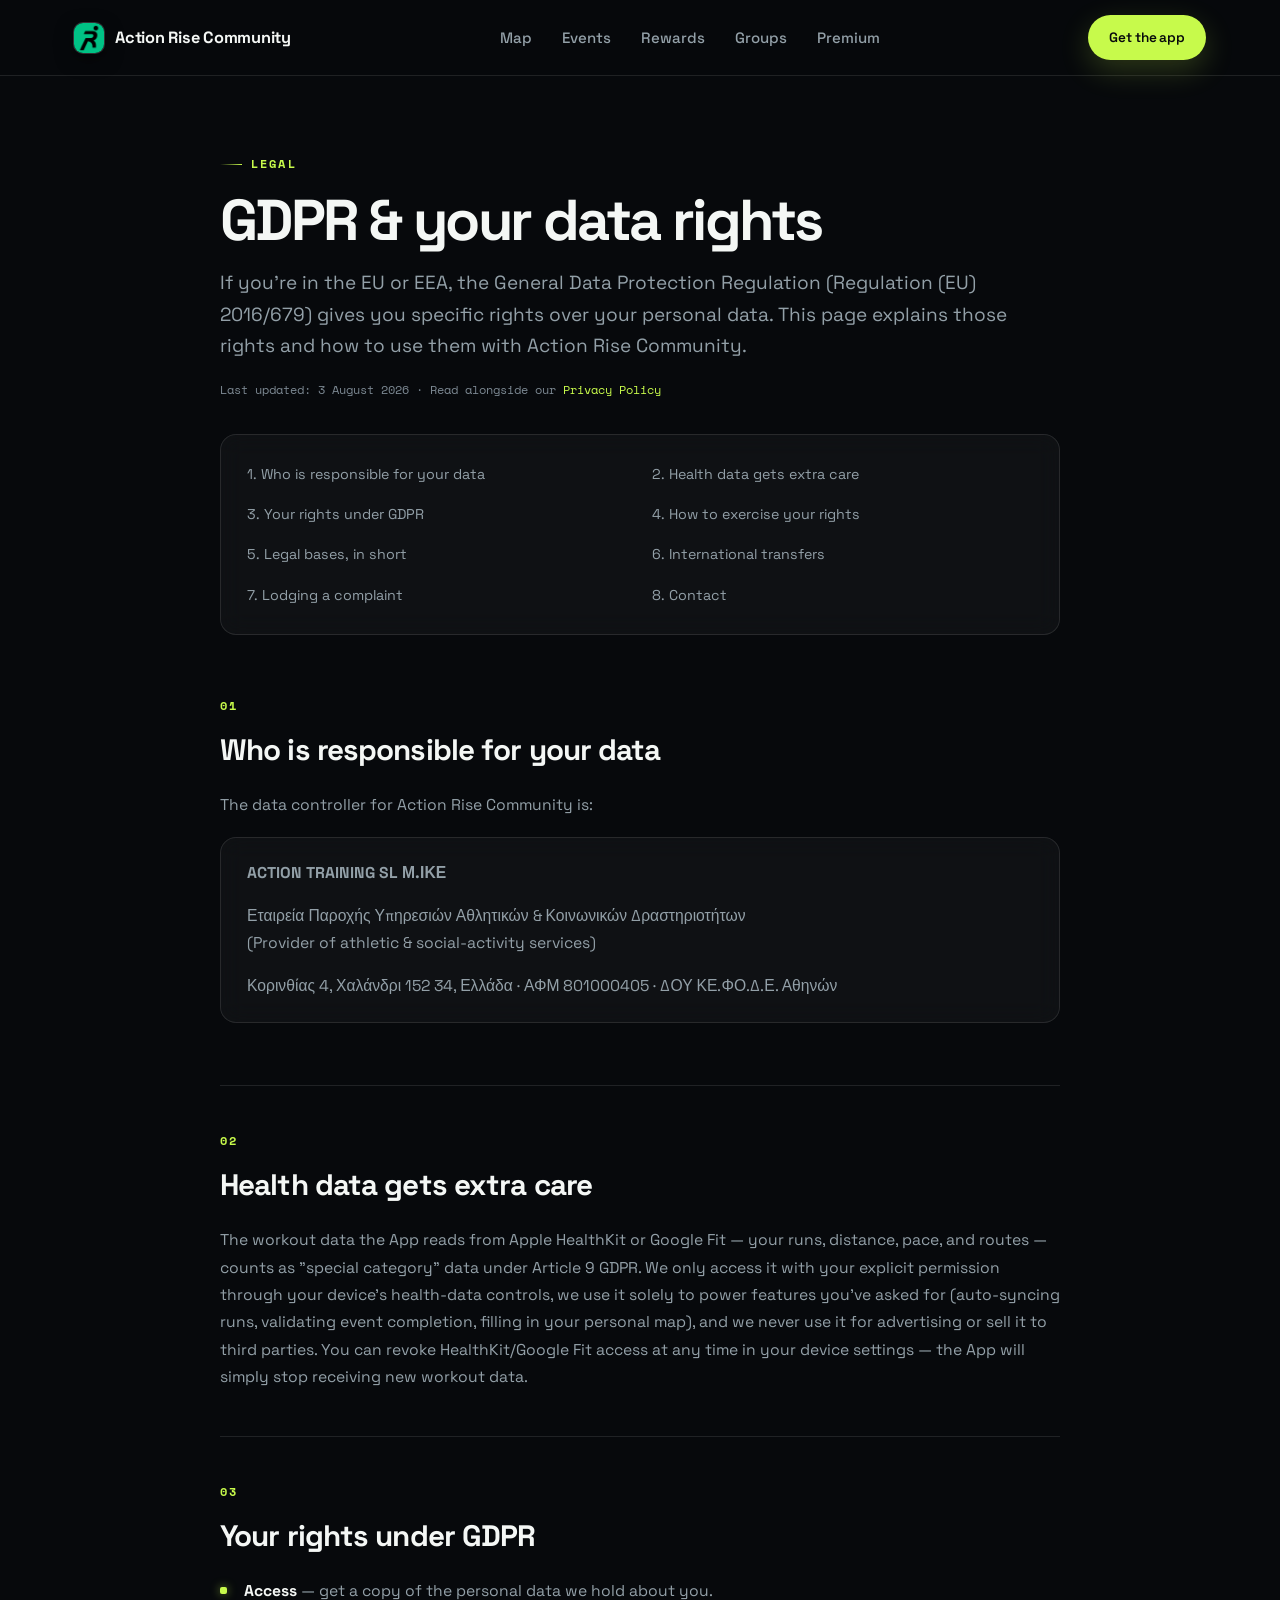
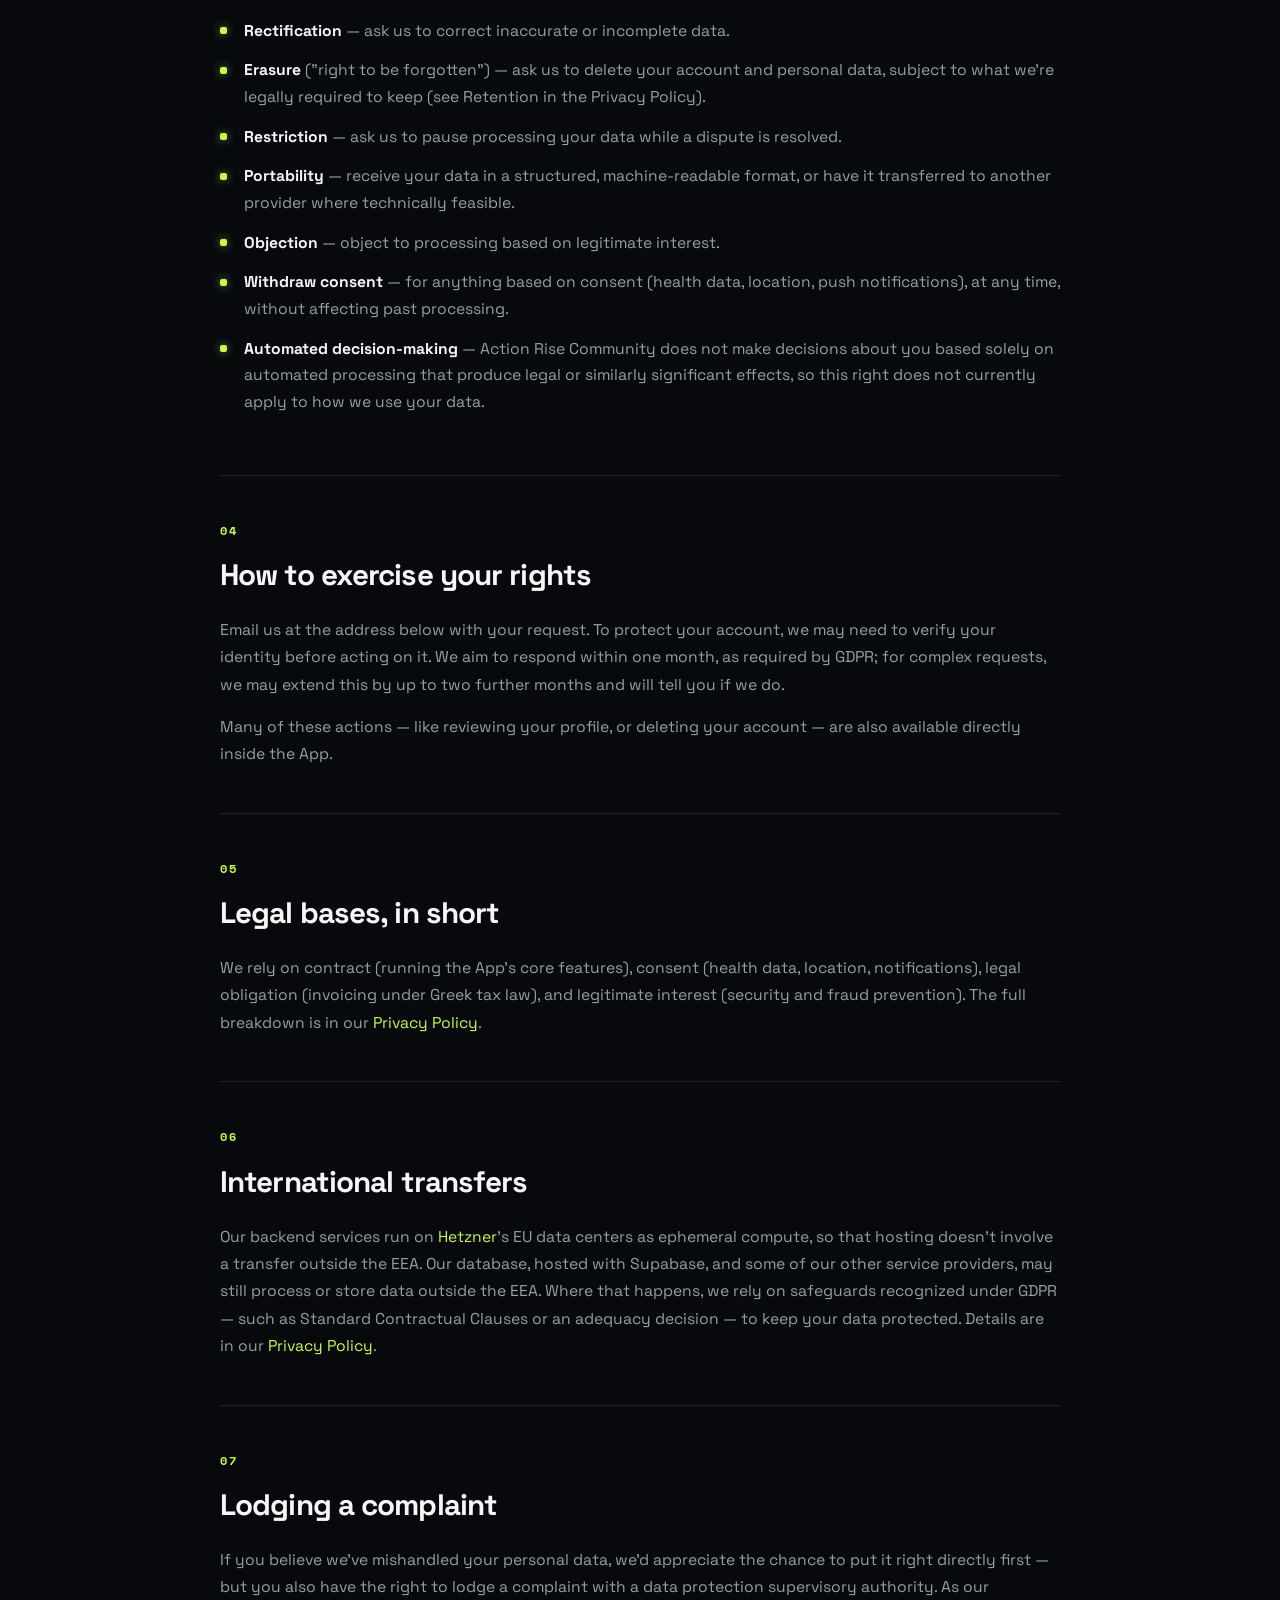
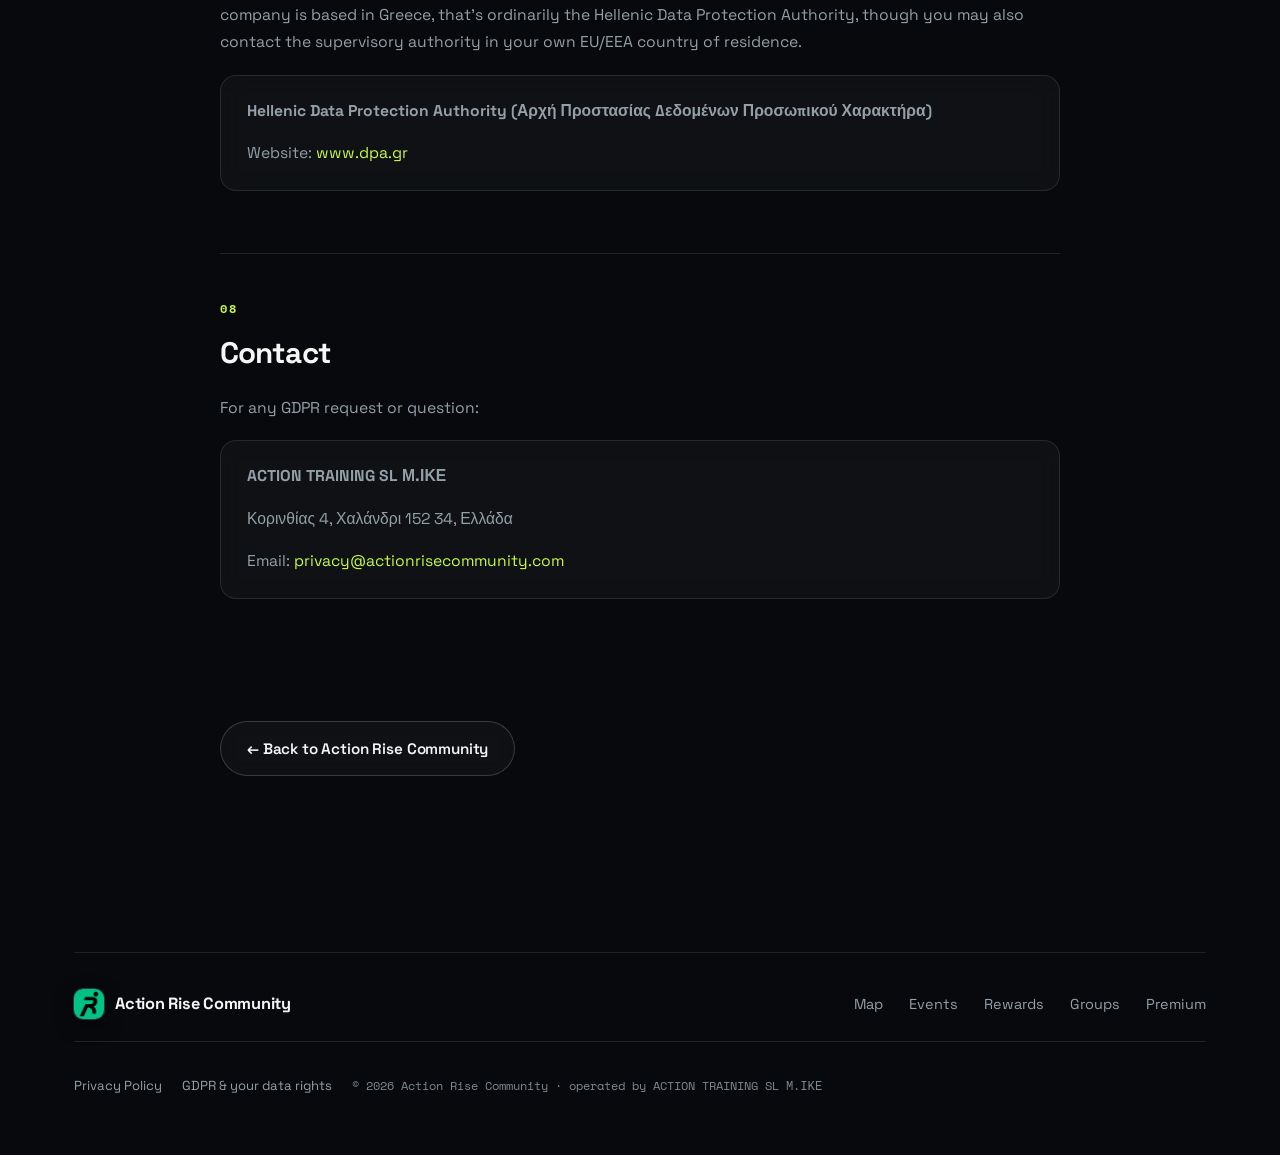
==== gdpr.html @ d7a51e22 "feat: add Action Rise Community landing page with legal pages Static landing page grounded in the ap" ====
<!doctype html>
<html lang="en">
<head>
<meta charset="UTF-8">
<meta name="viewport" content="width=device-width, initial-scale=1">
<title>GDPR &amp; Your Data Rights — Action Rise Community</title>
<meta name="description" content="Your GDPR rights as an Action Rise Community user — access, correction, deletion, portability — and how to exercise them.">
<meta name="theme-color" content="#07090C">
<meta name="robots" content="noindex">
<link rel="icon" type="image/jpeg" href="assets/arc-logo.jpg">
<link rel="preconnect" href="https://fonts.googleapis.com">
<link rel="preconnect" href="https://fonts.gstatic.com" crossorigin>
<link href="https://fonts.googleapis.com/css2?family=Space+Grotesk:wght@500;600;700&family=Space+Mono:wght@400;700&display=swap" rel="stylesheet">
<link rel="stylesheet" href="assets/site.css">
<link rel="stylesheet" href="assets/legal.css">
</head>
<body>

<header class="site-header solid">
  <div class="wrap nav-inner">
    <a class="brand" href="index.html">
      <img class="brand-mark" src="assets/arc-logo.jpg" alt="">
      <span class="brand-name">Action Rise Community</span>
    </a>
    <nav class="nav-links" aria-label="Primary">
      <a class="nav-link" href="index.html#map">Map</a>
      <a class="nav-link" href="index.html#events">Events</a>
      <a class="nav-link" href="index.html#rewards">Rewards</a>
      <a class="nav-link" href="index.html#groups">Groups</a>
      <a class="nav-link" href="index.html#premium">Premium</a>
    </nav>
    <a class="btn btn-primary btn-sm nav-cta" href="index.html#get-app">Get the app</a>
    <button class="nav-toggle" id="navToggle" type="button" aria-label="Open menu" aria-expanded="false" aria-controls="navDrawer">
      <span class="nav-toggle-bars"><span></span><span></span><span></span></span>
    </button>
  </div>
</header>

<div class="nav-drawer" id="navDrawer" hidden>
  <nav aria-label="Mobile">
    <a class="drawer-link" href="index.html#map" style="--d:40ms">Map</a>
    <a class="drawer-link" href="index.html#events" style="--d:80ms">Events</a>
    <a class="drawer-link" href="index.html#rewards" style="--d:120ms">Rewards</a>
    <a class="drawer-link" href="index.html#groups" style="--d:160ms">Groups</a>
    <a class="drawer-link" href="index.html#premium" style="--d:200ms">Premium</a>
  </nav>
  <a class="btn btn-primary drawer-cta" href="index.html#get-app">Get the app</a>
</div>

<main>
  <div class="wrap doc">

    <div class="doc-header">
      <p class="eyebrow">Legal</p>
      <h1 class="h1 doc-title">GDPR &amp; your data rights</h1>
      <p class="lede doc-lede">If you're in the EU or EEA, the General Data Protection Regulation (Regulation (EU) 2016/679) gives you specific rights over your personal data. This page explains those rights and how to use them with Action Rise Community.</p>
      <p class="doc-meta">Last updated: 3 August 2026 · Read alongside our <a href="privacy-policy.html">Privacy Policy</a></p>
    </div>

    <nav class="doc-toc" aria-label="Sections in this policy">
      <a href="#controller">1. Who is responsible for your data</a>
      <a href="#special-category">2. Health data gets extra care</a>
      <a href="#rights">3. Your rights under GDPR</a>
      <a href="#exercise">4. How to exercise your rights</a>
      <a href="#legal-bases">5. Legal bases, in short</a>
      <a href="#transfers">6. International transfers</a>
      <a href="#complaint">7. Lodging a complaint</a>
      <a href="#contact">8. Contact</a>
    </nav>

    <article class="doc-body">

      <section class="doc-section" id="controller">
        <p class="doc-num">01</p>
        <h2>Who is responsible for your data</h2>
        <p>The data controller for Action Rise Community is:</p>
        <div class="entity-card">
          <p class="entity-name">ACTION TRAINING SL Μ.ΙΚΕ</p>
          <p class="entity-line">Εταιρεία Παροχής Υπηρεσιών Αθλητικών &amp; Κοινωνικών Δραστηριοτήτων<br>(Provider of athletic &amp; social-activity services)</p>
          <p class="entity-line">Κορινθίας 4, Χαλάνδρι 152 34, Ελλάδα · ΑΦΜ 801000405 · ΔΟΥ ΚΕ.ΦΟ.Δ.Ε. Αθηνών</p>
        </div>
      </section>

      <section class="doc-section" id="special-category">
        <p class="doc-num">02</p>
        <h2>Health data gets extra care</h2>
        <p>The workout data the App reads from Apple HealthKit or Google Fit — your runs, distance, pace, and routes — counts as "special category" data under Article 9 GDPR. We only access it with your explicit permission through your device's health-data controls, we use it solely to power features you've asked for (auto-syncing runs, validating event completion, filling in your personal map), and we never use it for advertising or sell it to third parties. You can revoke HealthKit/Google Fit access at any time in your device settings — the App will simply stop receiving new workout data.</p>
      </section>

      <section class="doc-section" id="rights">
        <p class="doc-num">03</p>
        <h2>Your rights under GDPR</h2>
        <ul class="doc-list">
          <li><strong>Access</strong> — get a copy of the personal data we hold about you.</li>
          <li><strong>Rectification</strong> — ask us to correct inaccurate or incomplete data.</li>
          <li><strong>Erasure</strong> ("right to be forgotten") — ask us to delete your account and personal data, subject to what we're legally required to keep (see Retention in the Privacy Policy).</li>
          <li><strong>Restriction</strong> — ask us to pause processing your data while a dispute is resolved.</li>
          <li><strong>Portability</strong> — receive your data in a structured, machine-readable format, or have it transferred to another provider where technically feasible.</li>
          <li><strong>Objection</strong> — object to processing based on legitimate interest.</li>
          <li><strong>Withdraw consent</strong> — for anything based on consent (health data, location, push notifications), at any time, without affecting past processing.</li>
          <li><strong>Automated decision-making</strong> — Action Rise Community does not make decisions about you based solely on automated processing that produce legal or similarly significant effects, so this right does not currently apply to how we use your data.</li>
        </ul>
      </section>

      <section class="doc-section" id="exercise">
        <p class="doc-num">04</p>
        <h2>How to exercise your rights</h2>
        <p>Email us at the address below with your request. To protect your account, we may need to verify your identity before acting on it. We aim to respond within one month, as required by GDPR; for complex requests, we may extend this by up to two further months and will tell you if we do.</p>
        <p>Many of these actions — like reviewing your profile, or deleting your account — are also available directly inside the App.</p>
      </section>

      <section class="doc-section" id="legal-bases">
        <p class="doc-num">05</p>
        <h2>Legal bases, in short</h2>
        <p>We rely on contract (running the App's core features), consent (health data, location, notifications), legal obligation (invoicing under Greek tax law), and legitimate interest (security and fraud prevention). The full breakdown is in our <a href="privacy-policy.html#legal-bases">Privacy Policy</a>.</p>
      </section>

      <section class="doc-section" id="transfers">
        <p class="doc-num">06</p>
        <h2>International transfers</h2>
        <p>Our backend services run on <a href="https://www.hetzner.com/" target="_blank" rel="noopener">Hetzner</a>'s EU data centers as ephemeral compute, so that hosting doesn't involve a transfer outside the EEA. Our database, hosted with Supabase, and some of our other service providers, may still process or store data outside the EEA. Where that happens, we rely on safeguards recognized under GDPR — such as Standard Contractual Clauses or an adequacy decision — to keep your data protected. Details are in our <a href="privacy-policy.html#transfers">Privacy Policy</a>.</p>
      </section>

      <section class="doc-section" id="complaint">
        <p class="doc-num">07</p>
        <h2>Lodging a complaint</h2>
        <p>If you believe we've mishandled your personal data, we'd appreciate the chance to put it right directly first — but you also have the right to lodge a complaint with a data protection supervisory authority. As our company is based in Greece, that's ordinarily the Hellenic Data Protection Authority, though you may also contact the supervisory authority in your own EU/EEA country of residence.</p>
        <div class="entity-card">
          <p class="entity-name">Hellenic Data Protection Authority (Αρχή Προστασίας Δεδομένων Προσωπικού Χαρακτήρα)</p>
          <p class="entity-line">Website: <a href="https://www.dpa.gr" target="_blank" rel="noopener">www.dpa.gr</a></p>
        </div>
      </section>

      <section class="doc-section" id="contact">
        <p class="doc-num">08</p>
        <h2>Contact</h2>
        <p>For any GDPR request or question:</p>
        <div class="entity-card">
          <p class="entity-name">ACTION TRAINING SL Μ.ΙΚΕ</p>
          <p class="entity-line">Κορινθίας 4, Χαλάνδρι 152 34, Ελλάδα</p>
          <p class="entity-line">Email: <a href="mailto:privacy@actionrisecommunity.com">privacy@actionrisecommunity.com</a></p>
        </div>
      </section>

    </article>

    <a class="btn btn-outline back-home" href="index.html">← Back to Action Rise Community</a>
  </div>
</main>

<footer>
  <div class="wrap">
    <div class="footer-inner">
      <a class="brand" href="index.html">
        <img class="brand-mark" src="assets/arc-logo.jpg" alt="">
        <span class="brand-name">Action Rise Community</span>
      </a>
      <nav class="footer-links" aria-label="Footer">
        <a href="index.html#map">Map</a>
        <a href="index.html#events">Events</a>
        <a href="index.html#rewards">Rewards</a>
        <a href="index.html#groups">Groups</a>
        <a href="index.html#premium">Premium</a>
      </nav>
    </div>
    <div class="footer-legal">
      <a href="privacy-policy.html">Privacy Policy</a>
      <a href="gdpr.html">GDPR &amp; your data rights</a>
      <p class="footer-meta">© 2026 Action Rise Community · operated by ACTION TRAINING SL Μ.ΙΚΕ</p>
    </div>
  </div>
</footer>

<script src="assets/nav.js"></script>

</body>
</html>
---- assets/site.css ----
/* ==========================================================================
   Action Rise Community — dark premium design system
   ========================================================================== */

:root{
  color-scheme: dark;

  /* canvas */
  --paper:#07090C;
  --paper-alt:#0C0F14;
  --surface:rgba(255,255,255,.035);
  --surface-solid:#111620;
  --surface-hi:rgba(255,255,255,.06);

  /* ink */
  --text:#F4F7F5;
  --text-muted:#93A0A8;
  --text-dim:#7C8892;

  /* lines */
  --border:rgba(255,255,255,.10);
  --border-hi:rgba(255,255,255,.18);

  /* brand */
  --brand-ink:#07090C;
  --brand-ink-deep:#040608;
  --volt:#C7FA4B;
  --volt-deep:#A8DA3F;
  --volt-dim:rgba(199,250,75,.16);
  --teal:#3DE0C8;
  --amber:#FFC24D;
  --coral:#FF6B70;

  /* tiers */
  --bronze:#D2934F;
  --silver:#8FB6D8;
  --gold:#F2C24E;
  --platinum:#B98BF0;
  --bronze-fill:rgba(210,147,79,.30);
  --silver-fill:rgba(143,182,216,.42);
  --gold-fill:rgba(242,194,78,.62);
  --platinum-fill:rgba(185,139,240,.82);

  /* shape */
  --radius-xl:32px;
  --radius-lg:24px;
  --radius-md:16px;
  --radius-sm:10px;

  --font-display:'Space Grotesk',sans-serif;
  --font-mono:'Space Mono',monospace;
  --header-h:76px;

  --shadow-soft:0 24px 60px rgba(0,0,0,.55);
  --shadow-lift:0 32px 90px rgba(0,0,0,.7);
  --glow-volt:0 0 0 1px rgba(199,250,75,.25), 0 18px 50px rgba(199,250,75,.18);
}

*,*::before,*::after{ box-sizing:border-box; }

html{ scroll-behavior:smooth; background:var(--paper); }
@media (prefers-reduced-motion: reduce){ html{ scroll-behavior:auto; } }

body{
  margin:0;
  background:var(--paper);
  color:var(--text);
  font-family:var(--font-display);
  font-weight:400;
  line-height:1.55;
  -webkit-font-smoothing:antialiased;
  -moz-osx-font-smoothing:grayscale;
  overflow-x:hidden;
}

/* ambient light — fixed, sits behind everything */
body::before{
  content:"";
  position:fixed; inset:0; z-index:-2; pointer-events:none;
  background:
    radial-gradient(900px 620px at 78% -8%, rgba(199,250,75,.10), transparent 60%),
    radial-gradient(760px 560px at 4% 12%, rgba(61,224,200,.075), transparent 62%),
    radial-gradient(1000px 700px at 50% 108%, rgba(185,139,240,.075), transparent 62%);
}
/* fine grain */
body::after{
  content:"";
  position:fixed; inset:0; z-index:-1; pointer-events:none; opacity:.035;
  background-image:url("data:image/svg+xml,%3Csvg xmlns='http://www.w3.org/2000/svg' width='140' height='140'%3E%3Cfilter id='n'%3E%3CfeTurbulence type='fractalNoise' baseFrequency='.85' numOctaves='3'/%3E%3C/filter%3E%3Crect width='100%25' height='100%25' filter='url(%23n)'/%3E%3C/svg%3E");
}

img,svg{ display:block; max-width:100%; }
a{ color:inherit; text-decoration:none; }
ul{ margin:0; padding:0; list-style:none; }
section[id]{ scroll-margin-top:calc(var(--header-h) + 8px); }
::selection{ background:var(--volt); color:#07090C; }
:focus-visible{ outline:2px solid var(--volt); outline-offset:3px; border-radius:6px; }

.wrap{ max-width:1180px; margin:0 auto; padding:0 24px; }

/* ---------- nav ---------- */
.site-header{
  position:sticky; top:0; z-index:80;
  height:var(--header-h);
  display:flex; align-items:center;
  background:transparent;
  border-bottom:1px solid transparent;
  transition:background-color .3s ease, box-shadow .3s ease, border-color .3s ease, backdrop-filter .3s ease;
}
.site-header.scrolled,
.site-header.solid{
  background:rgba(7,9,12,.72);
  backdrop-filter:blur(16px) saturate(140%);
  -webkit-backdrop-filter:blur(16px) saturate(140%);
  border-bottom-color:var(--border);
}
.nav-inner{ width:100%; display:flex; align-items:center; justify-content:space-between; gap:16px; }

.brand{ display:flex; align-items:center; gap:11px; font-weight:700; font-size:1.02rem; letter-spacing:-0.015em; white-space:nowrap; flex-shrink:0; }
.brand-mark{
  width:30px; height:30px; border-radius:9px; object-fit:cover; flex-shrink:0;
  box-shadow:0 0 0 1px var(--border-hi), 0 6px 18px rgba(0,0,0,.5);
}
.nav-links{ display:flex; align-items:center; gap:30px; flex-shrink:0; }
.nav-link{
  position:relative; font-size:.94rem; font-weight:500; color:var(--text-muted);
  transition:color .18s ease;
}
.nav-link::after{
  content:""; position:absolute; left:0; right:100%; bottom:-6px; height:1.5px;
  background:var(--volt); border-radius:2px; transition:right .25s cubic-bezier(.2,.8,.2,1);
}
.nav-link:hover{ color:var(--text); }
.nav-link:hover::after{ right:0; }
.nav-cta{ flex-shrink:0; }

/* hamburger */
.nav-toggle{
  display:none;
  width:42px; height:42px; padding:0;
  align-items:center; justify-content:center;
  background:var(--surface); border:1px solid var(--border); border-radius:12px;
  color:var(--text); cursor:pointer;
  -webkit-backdrop-filter:blur(10px); backdrop-filter:blur(10px);
  transition:border-color .2s ease, background-color .2s ease;
}
.nav-toggle:hover{ border-color:var(--border-hi); background:var(--surface-hi); }
.nav-toggle-bars{ position:relative; width:18px; height:12px; display:block; }
.nav-toggle-bars span{
  position:absolute; left:0; width:100%; height:1.8px; border-radius:2px; background:currentColor;
  transition:transform .28s cubic-bezier(.2,.8,.2,1), opacity .18s ease;
}
.nav-toggle-bars span:nth-child(1){ top:0; }
.nav-toggle-bars span:nth-child(2){ top:5px; }
.nav-toggle-bars span:nth-child(3){ top:10px; }
body.nav-open .nav-toggle-bars span:nth-child(1){ transform:translateY(5px) rotate(45deg); }
body.nav-open .nav-toggle-bars span:nth-child(2){ opacity:0; }
body.nav-open .nav-toggle-bars span:nth-child(3){ transform:translateY(-5px) rotate(-45deg); }

/* drawer */
.nav-drawer{
  position:fixed; inset:0; z-index:70;
  display:flex; flex-direction:column; justify-content:center;
  padding:calc(var(--header-h) + 24px) 24px 40px;
  background:rgba(5,7,10,.94);
  -webkit-backdrop-filter:blur(22px); backdrop-filter:blur(22px);
  opacity:0; visibility:hidden; transform:translateY(-8px);
  transition:opacity .28s ease, transform .28s ease, visibility .28s;
}
body.nav-open .nav-drawer{ opacity:1; visibility:visible; transform:none; }
.nav-drawer a.drawer-link{
  display:block; padding:16px 0;
  font-size:clamp(1.8rem, 8vw, 2.6rem); font-weight:700; letter-spacing:-0.03em;
  border-bottom:1px solid var(--border);
  color:var(--text);
  opacity:0; transform:translateY(14px);
}
body.nav-open .nav-drawer a.drawer-link{
  animation:drawerIn .42s cubic-bezier(.2,.8,.2,1) forwards;
  animation-delay:var(--d,0ms);
}
@keyframes drawerIn{ to{ opacity:1; transform:none; } }
.nav-drawer .drawer-link:hover{ color:var(--volt); }
.nav-drawer .drawer-cta{ margin-top:32px; align-self:flex-start; }

@media (max-width:900px){ .nav-links{ gap:20px; } }
@media (min-width:821px){ .nav-drawer{ display:none; } }
@media (max-width:420px){ .brand-name{ display:none; } }
@media (prefers-reduced-motion: reduce){
  .nav-drawer, .nav-drawer a.drawer-link, .nav-toggle-bars span{ transition-duration:.01ms; animation:none; opacity:1; transform:none; }
  body.nav-open .nav-drawer{ opacity:1; visibility:visible; }
}

/* ---------- buttons ---------- */
.btn{
  position:relative; overflow:hidden;
  display:inline-flex; align-items:center; justify-content:center; gap:9px;
  font-family:var(--font-display); font-weight:600; font-size:.95rem; letter-spacing:-0.01em;
  padding:15px 26px; border-radius:999px;
  cursor:pointer; white-space:nowrap; border:1px solid transparent;
  transition:transform .18s cubic-bezier(.2,.8,.2,1), box-shadow .25s ease, background-color .2s ease, border-color .2s ease, color .2s ease;
}
.btn:hover{ transform:translateY(-2px); }
.btn:active{ transform:translateY(0) scale(.985); }

.btn-primary{
  background:var(--volt); color:#07090C;
  box-shadow:0 10px 30px rgba(199,250,75,.20);
}
.btn-primary:hover{ background:#D4FF63; box-shadow:0 16px 44px rgba(199,250,75,.34); }

.btn-outline{
  background:var(--surface); color:var(--text); border-color:var(--border-hi);
  -webkit-backdrop-filter:blur(10px); backdrop-filter:blur(10px);
}
.btn-outline:hover{ background:var(--surface-hi); border-color:rgba(199,250,75,.5); color:#fff; }

.btn-sm{ padding:11px 20px; font-size:.85rem; }
.btn-row{ display:flex; flex-wrap:wrap; gap:14px; }
.btn .store-glyph{ width:17px; height:17px; flex-shrink:0; }

/* responsive nav swap — after .btn so it wins on display */
@media (max-width:820px){
  .nav-links{ display:none; }
  .nav-cta{ display:none; }
  .nav-toggle{ display:inline-flex; }
}

/* ---------- type ---------- */
.eyebrow{
  display:inline-flex; align-items:center; gap:9px;
  font-family:var(--font-mono); font-size:.74rem; font-weight:700;
  letter-spacing:.18em; text-transform:uppercase; color:var(--volt);
  margin:0 0 18px;
}
.eyebrow::before{
  content:""; width:22px; height:1px; background:linear-gradient(90deg, transparent, var(--volt));
}
h1,h2,h3,p,li{ overflow-wrap:break-word; }
h1,h2,h3{ font-family:var(--font-display); font-weight:700; letter-spacing:-0.03em; margin:0; }
.h1{ font-size:clamp(2.2rem, 7.2vw, 5.4rem); line-height:1.0; letter-spacing:-0.045em; }
.h2{ font-size:clamp(1.8rem, 4.2vw, 3.1rem); line-height:1.07; letter-spacing:-0.035em; }
.lede{ font-size:clamp(1.05rem, 1.55vw, 1.19rem); color:var(--text-muted); line-height:1.65; max-width:48ch; }

mark.hl{
  background:linear-gradient(100deg, var(--volt), #9BE8A8);
  color:#07090C; padding:0 .14em; border-radius:6px;
  box-decoration-break:clone; -webkit-box-decoration-break:clone;
}
.grad-text{
  background:linear-gradient(180deg, #FFFFFF 8%, #9AA6AE 100%);
  -webkit-background-clip:text; background-clip:text; color:transparent;
}

/* reusable glass panel */
.glass{
  background:var(--surface);
  border:1px solid var(--border);
  border-radius:var(--radius-lg);
  -webkit-backdrop-filter:blur(14px); backdrop-filter:blur(14px);
  box-shadow:var(--shadow-soft);
}

/* ---------- footer ---------- */
footer{ position:relative; padding:72px 0 48px; }
.footer-inner{
  display:flex; flex-wrap:wrap; justify-content:space-between; align-items:center; gap:24px;
  border-top:1px solid var(--border); padding-top:36px;
}
.footer-links{ display:flex; gap:26px; flex-wrap:wrap; }
.footer-links a{ font-size:.9rem; color:var(--text-muted); transition:color .18s ease; }
.footer-links a:hover{ color:var(--volt); }
.footer-meta{ font-family:var(--font-mono); font-size:.76rem; color:var(--text-dim); }
.footer-legal{
  display:flex; flex-wrap:wrap; align-items:center; gap:20px; width:100%;
  margin-top:22px; padding-top:22px; border-top:1px solid var(--border);
}
.footer-legal a{ font-size:.82rem; color:var(--text-muted); transition:color .18s ease; }
.footer-legal a:hover{ color:var(--volt); }
---- assets/legal.css ----
/* Legal document layout: privacy policy, GDPR — shared by both pages */

.doc{ position:relative; padding-top:72px; padding-bottom:104px; max-width:888px; }
.doc::before{
  content:""; position:absolute; z-index:-1; inset:-80px 0 auto 0; height:420px;
  background:radial-gradient(760px 340px at 50% 0%, rgba(199,250,75,.11), transparent 72%);
  pointer-events:none;
}

.doc-header{ margin-bottom:36px; }
.doc-title{ font-size:clamp(2.05rem, 5.4vw, 3.6rem); margin:0 0 18px; }
.doc-lede{ max-width:none; margin:0 0 18px; }
.doc-meta{ font-family:var(--font-mono); font-size:.76rem; color:var(--text-dim); }
.doc-meta a{ color:var(--volt); }
.doc-meta a:hover{ text-decoration:underline; }

/* draft/legal-review callout */
.notice{
  background:linear-gradient(150deg, rgba(255,194,77,.10), rgba(255,194,77,.03));
  border:1px solid rgba(255,194,77,.32);
  border-radius:var(--radius-md);
  padding:22px 26px;
  margin-bottom:44px;
  -webkit-backdrop-filter:blur(12px); backdrop-filter:blur(12px);
}
.notice-title{
  font-family:var(--font-mono); font-size:.74rem; font-weight:700;
  letter-spacing:.12em; text-transform:uppercase; color:var(--amber);
  margin:0 0 10px;
}
.notice p{ margin:0; font-size:.92rem; color:var(--text-muted); line-height:1.65; }
.notice p + p{ margin-top:8px; }

/* table of contents */
.doc-toc{
  display:grid; grid-template-columns:1fr 1fr; gap:6px 24px;
  padding:22px 26px; margin-bottom:60px;
  background:var(--surface); border:1px solid var(--border); border-radius:var(--radius-md);
  -webkit-backdrop-filter:blur(12px); backdrop-filter:blur(12px);
}
.doc-toc a{
  font-size:.89rem; color:var(--text-muted); padding:6px 0;
  transition:color .18s ease, padding-left .18s ease;
}
.doc-toc a:hover{ color:var(--volt); padding-left:5px; }
@media (max-width:640px){ .doc-toc{ grid-template-columns:1fr; } }

.doc-section{ padding:44px 0; border-top:1px solid var(--border); scroll-margin-top:calc(var(--header-h) + 16px); }
.doc-section:first-of-type{ border-top:none; padding-top:0; }
.doc-section p.doc-num{
  font-family:var(--font-mono); font-size:.76rem; font-weight:700; letter-spacing:.16em;
  color:var(--volt); margin:0 0 12px;
}
.doc-section h2{ font-size:clamp(1.4rem, 2.5vw, 1.85rem); margin-bottom:18px; }
.doc-section p{ font-size:.98rem; line-height:1.75; color:var(--text-muted); margin:0 0 15px; }
.doc-section p:last-child{ margin-bottom:0; }
.doc-section strong{ color:var(--text); font-weight:700; }
.doc-section a{ color:var(--volt); }
.doc-section a:hover{ text-decoration:underline; }

.doc-list{ display:flex; flex-direction:column; gap:13px; margin:0 0 15px; }
.doc-list li{
  position:relative; padding-left:24px; font-size:.98rem; line-height:1.7; color:var(--text-muted);
}
.doc-list li strong{ color:var(--text); }
.doc-list li::before{
  content:""; position:absolute; left:0; top:.6em; width:7px; height:7px; border-radius:2px;
  background:var(--volt); box-shadow:0 0 10px rgba(199,250,75,.55);
}

.doc-table{ width:100%; border-collapse:collapse; margin:0; font-size:.92rem; color:var(--text-muted); }
.doc-table th, .doc-table td{ text-align:left; padding:13px 15px; border-bottom:1px solid var(--border); vertical-align:top; }
.doc-table th{
  font-family:var(--font-mono); font-size:.7rem; letter-spacing:.12em; text-transform:uppercase;
  color:var(--text-dim); font-weight:700;
}
.doc-table td strong{ color:var(--text); }
.doc-table tr:last-child td{ border-bottom:none; }
.doc-table-wrap{
  overflow-x:auto;
  border:1px solid var(--border); border-radius:var(--radius-md);
  background:var(--surface); padding:6px 10px; margin:0 0 15px;
}

.entity-card{
  background:var(--surface); border:1px solid var(--border); border-radius:var(--radius-md);
  padding:22px 26px; margin:18px 0;
  -webkit-backdrop-filter:blur(12px); backdrop-filter:blur(12px);
}
.entity-name{ font-weight:700; font-size:1rem; margin:0 0 10px; color:var(--text); }
.entity-line{ font-size:.88rem; color:var(--text-muted); line-height:1.65; margin:0 0 6px; }
.entity-line:last-child{ margin-bottom:0; }

.placeholder{
  background:rgba(255,107,112,.14);
  color:var(--coral);
  border:1px solid rgba(255,107,112,.3);
  border-radius:5px; padding:0 6px; font-family:var(--font-mono); font-size:.85em;
}

.back-home{ margin-top:60px; white-space:normal; text-align:center; max-width:100%; }
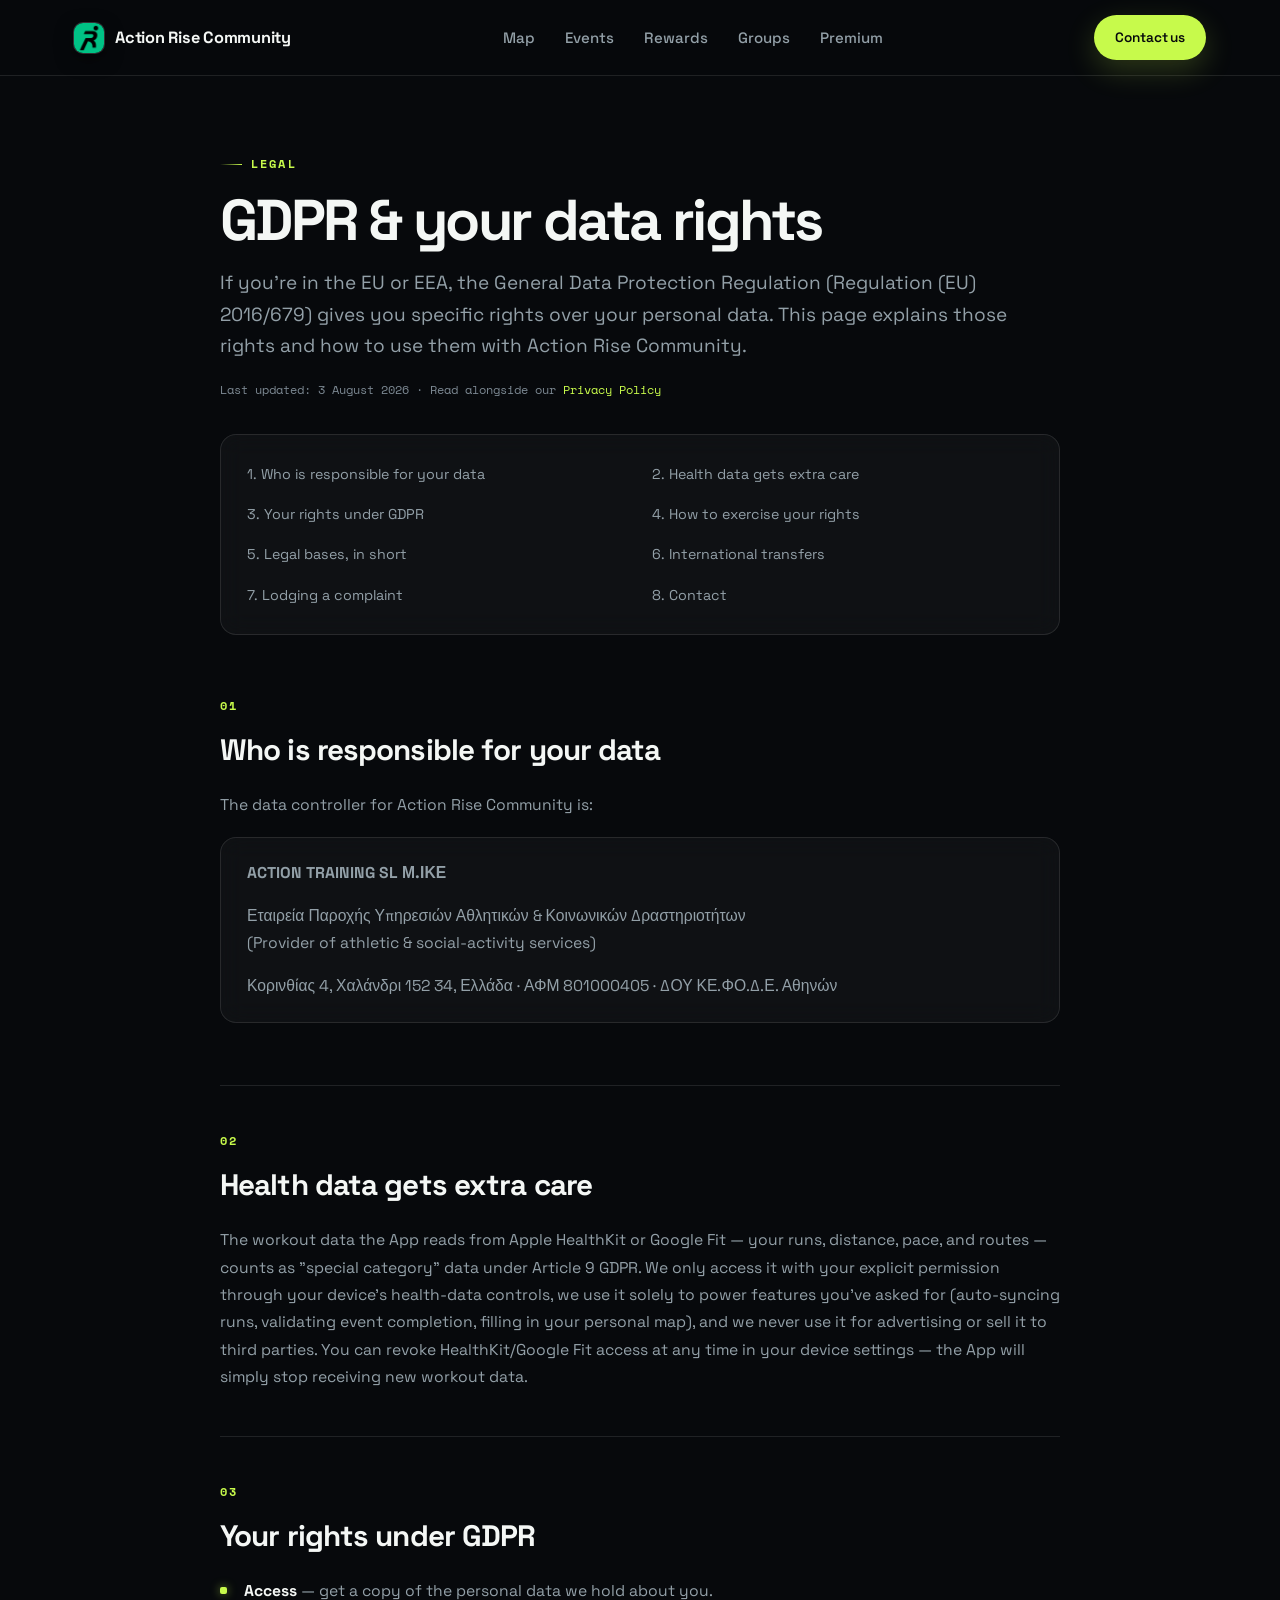
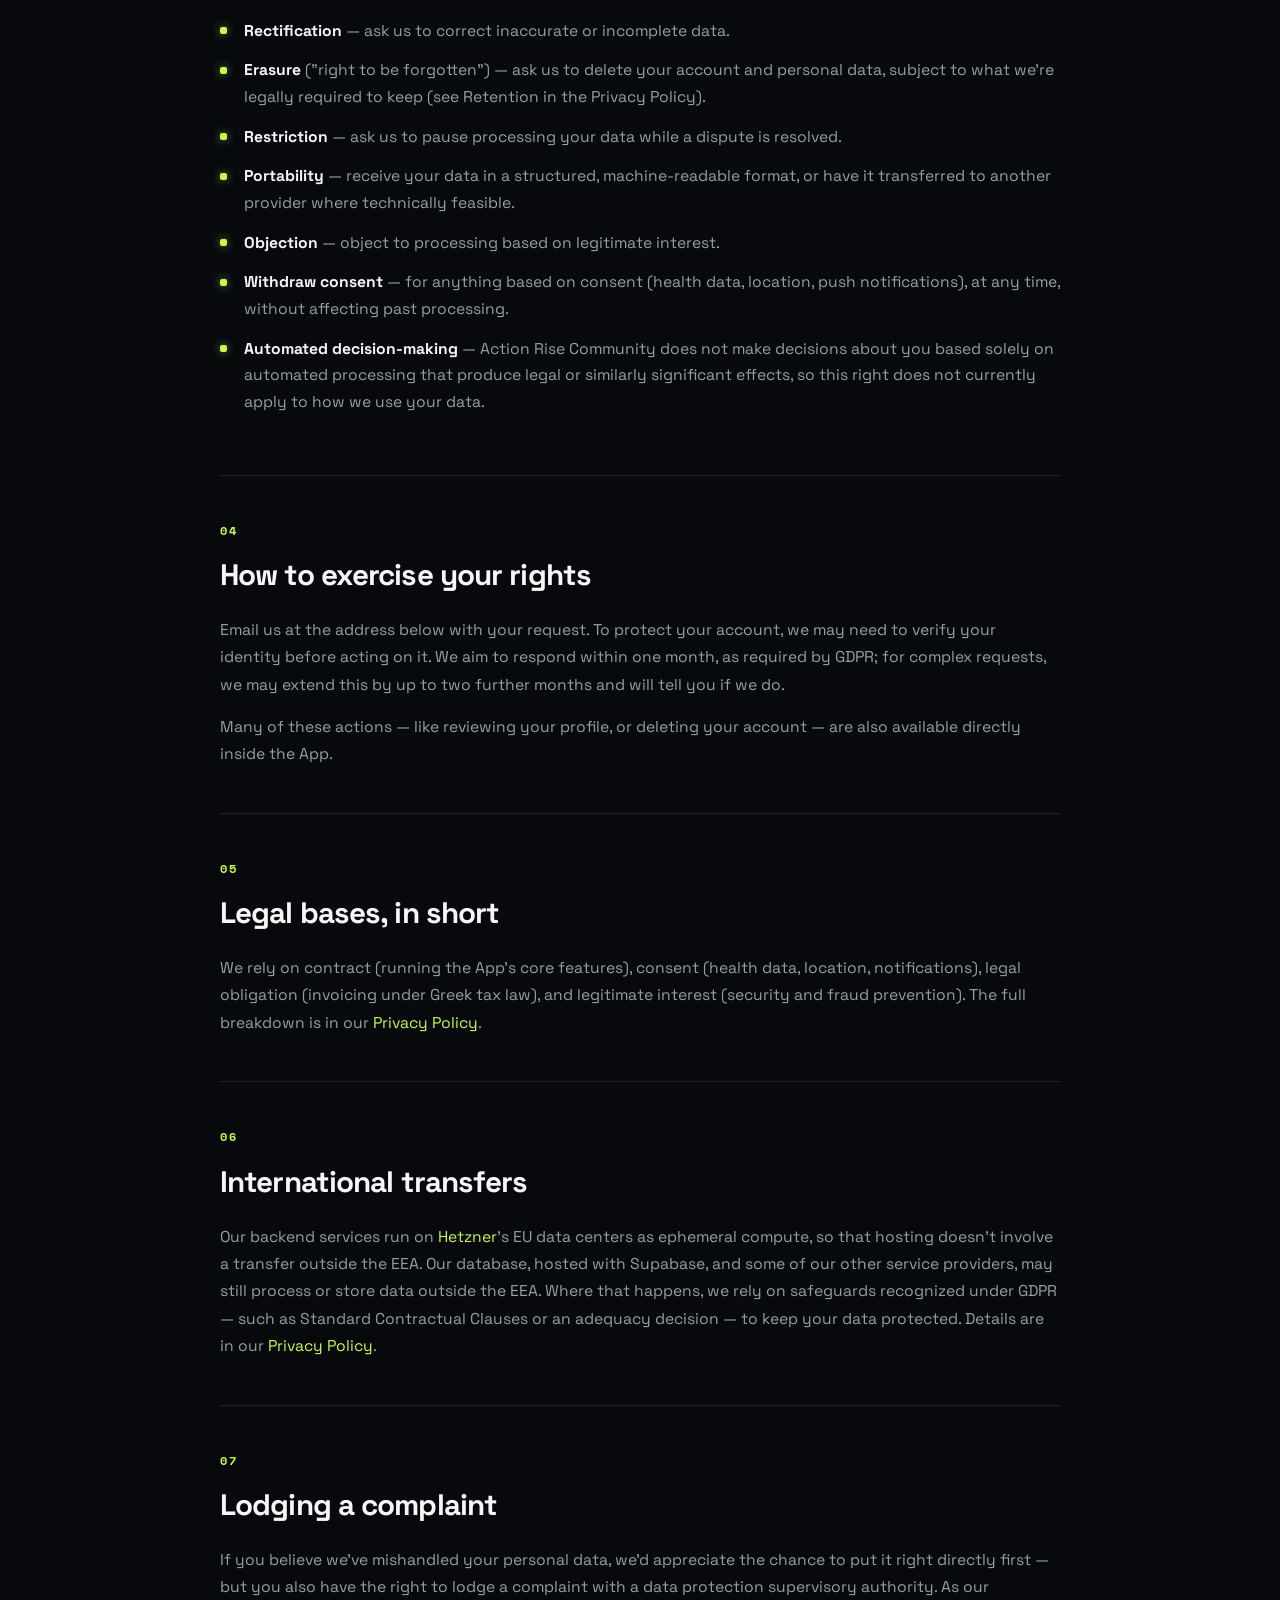
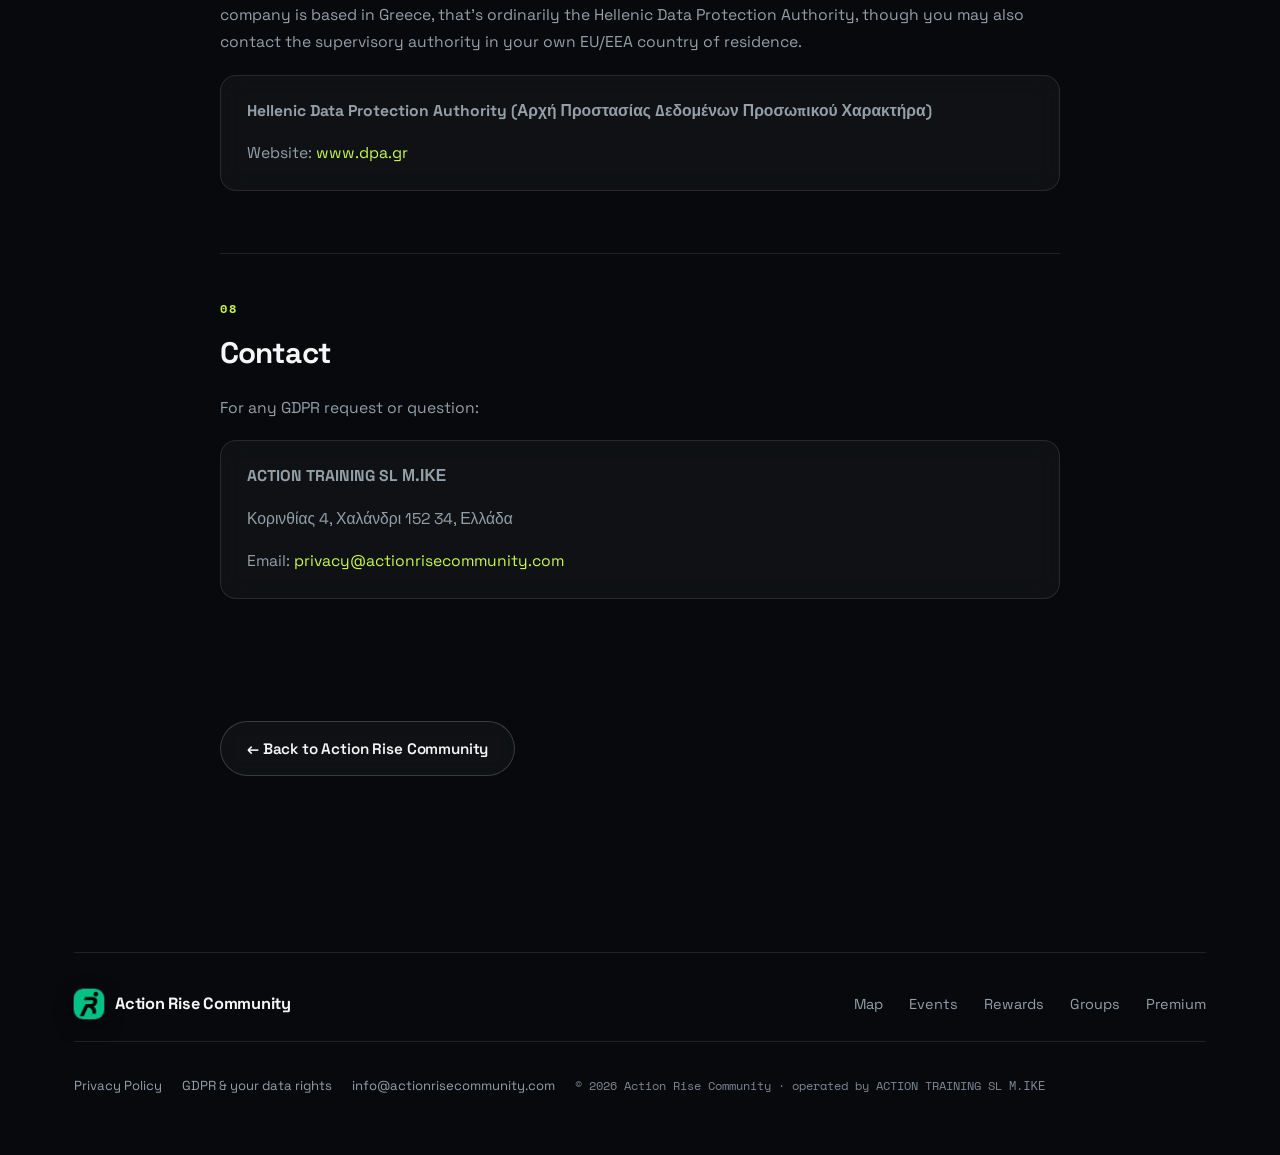
==== commit baa98444: "Remove App Store/Google Play links for closed beta, add contact email App isn't publicly downloadabl" ====
--- a/gdpr.html
+++ b/gdpr.html
@@ -29,7 +29,7 @@
       <a class="nav-link" href="index.html#groups">Groups</a>
       <a class="nav-link" href="index.html#premium">Premium</a>
     </nav>
-    <a class="btn btn-primary btn-sm nav-cta" href="index.html#get-app">Get the app</a>
+    <a class="btn btn-primary btn-sm nav-cta" href="mailto:info@actionrisecommunity.com">Contact us</a>
     <button class="nav-toggle" id="navToggle" type="button" aria-label="Open menu" aria-expanded="false" aria-controls="navDrawer">
       <span class="nav-toggle-bars"><span></span><span></span><span></span></span>
     </button>
@@ -44,7 +44,7 @@
     <a class="drawer-link" href="index.html#groups" style="--d:160ms">Groups</a>
     <a class="drawer-link" href="index.html#premium" style="--d:200ms">Premium</a>
   </nav>
-  <a class="btn btn-primary drawer-cta" href="index.html#get-app">Get the app</a>
+  <a class="btn btn-primary drawer-cta" href="mailto:info@actionrisecommunity.com">Contact us</a>
 </div>
 
 <main>
@@ -166,6 +166,7 @@
     <div class="footer-legal">
       <a href="privacy-policy.html">Privacy Policy</a>
       <a href="gdpr.html">GDPR &amp; your data rights</a>
+      <a href="mailto:info@actionrisecommunity.com">info@actionrisecommunity.com</a>
       <p class="footer-meta">© 2026 Action Rise Community · operated by ACTION TRAINING SL Μ.ΙΚΕ</p>
     </div>
   </div>
--- a/assets/site.css
+++ b/assets/site.css
@@ -217,7 +217,6 @@
 
 .btn-sm{ padding:11px 20px; font-size:.85rem; }
 .btn-row{ display:flex; flex-wrap:wrap; gap:14px; }
-.btn .store-glyph{ width:17px; height:17px; flex-shrink:0; }
 
 /* responsive nav swap — after .btn so it wins on display */
 @media (max-width:820px){
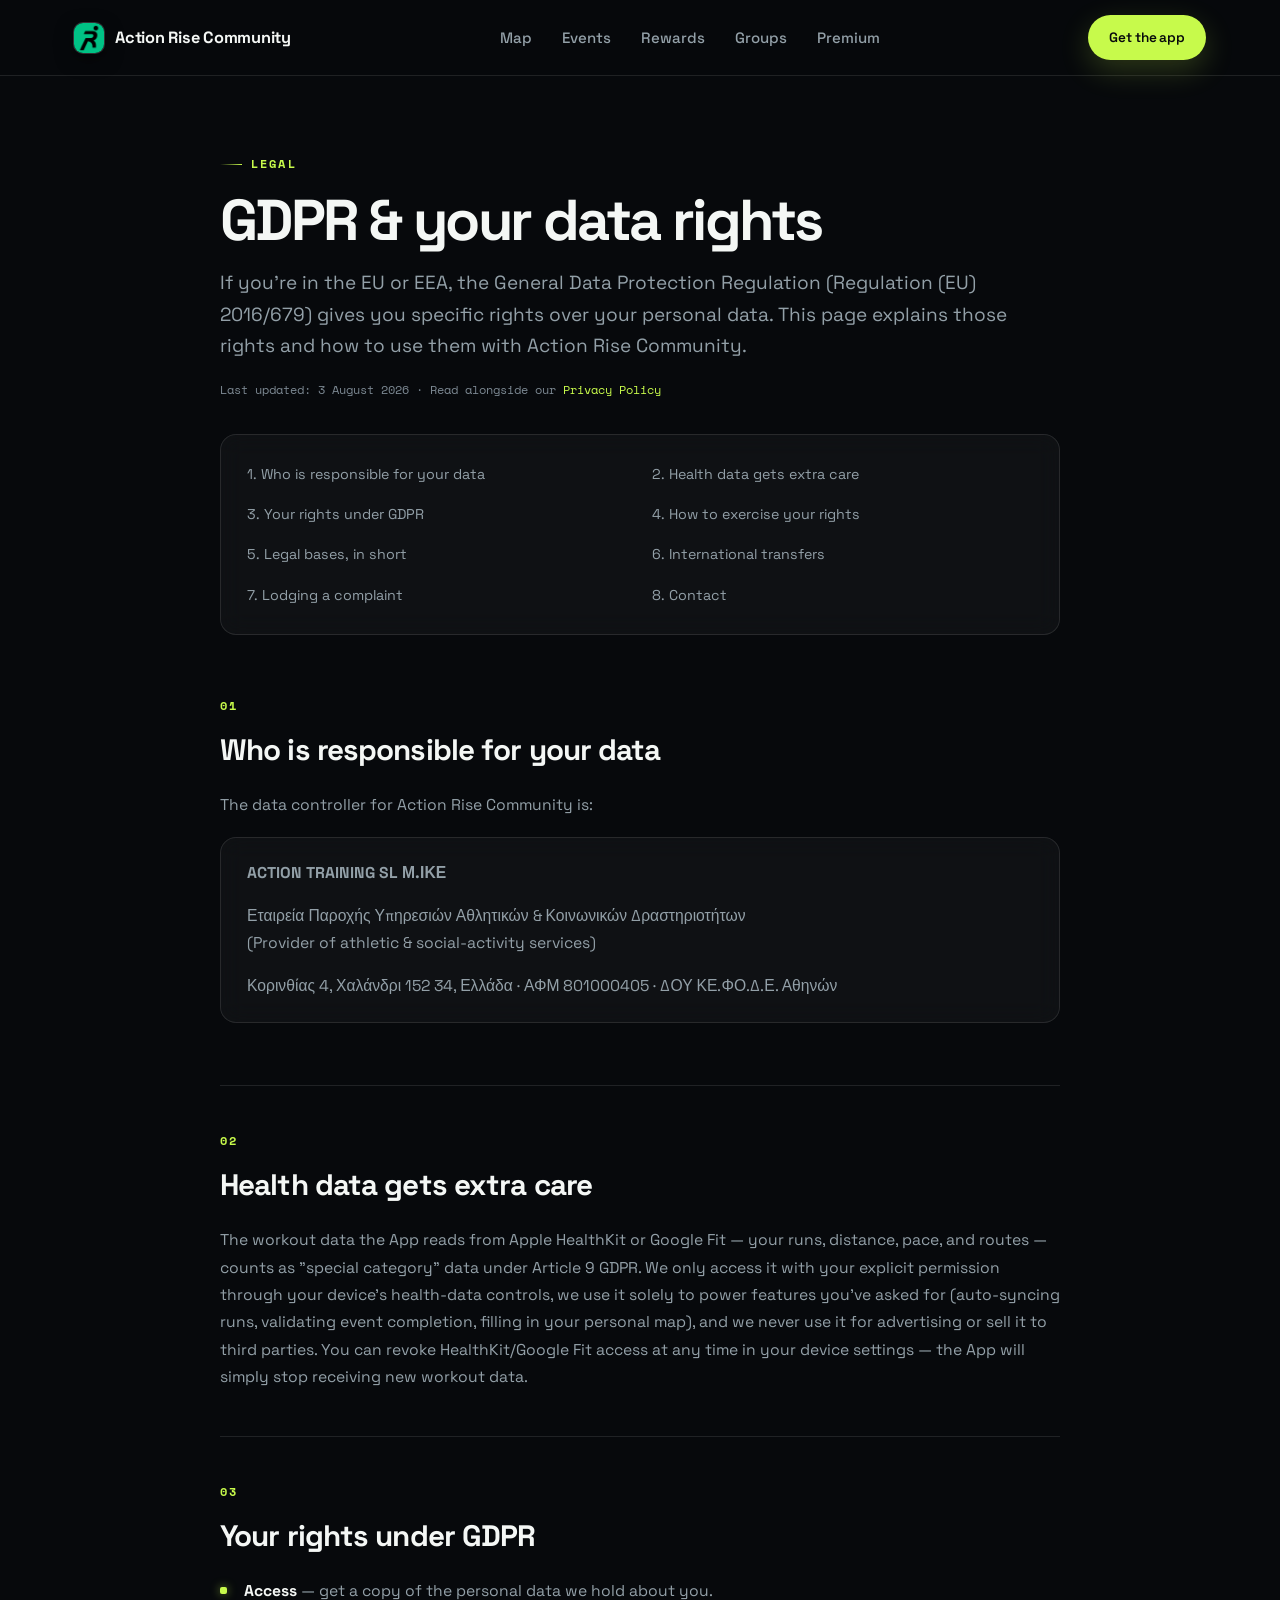
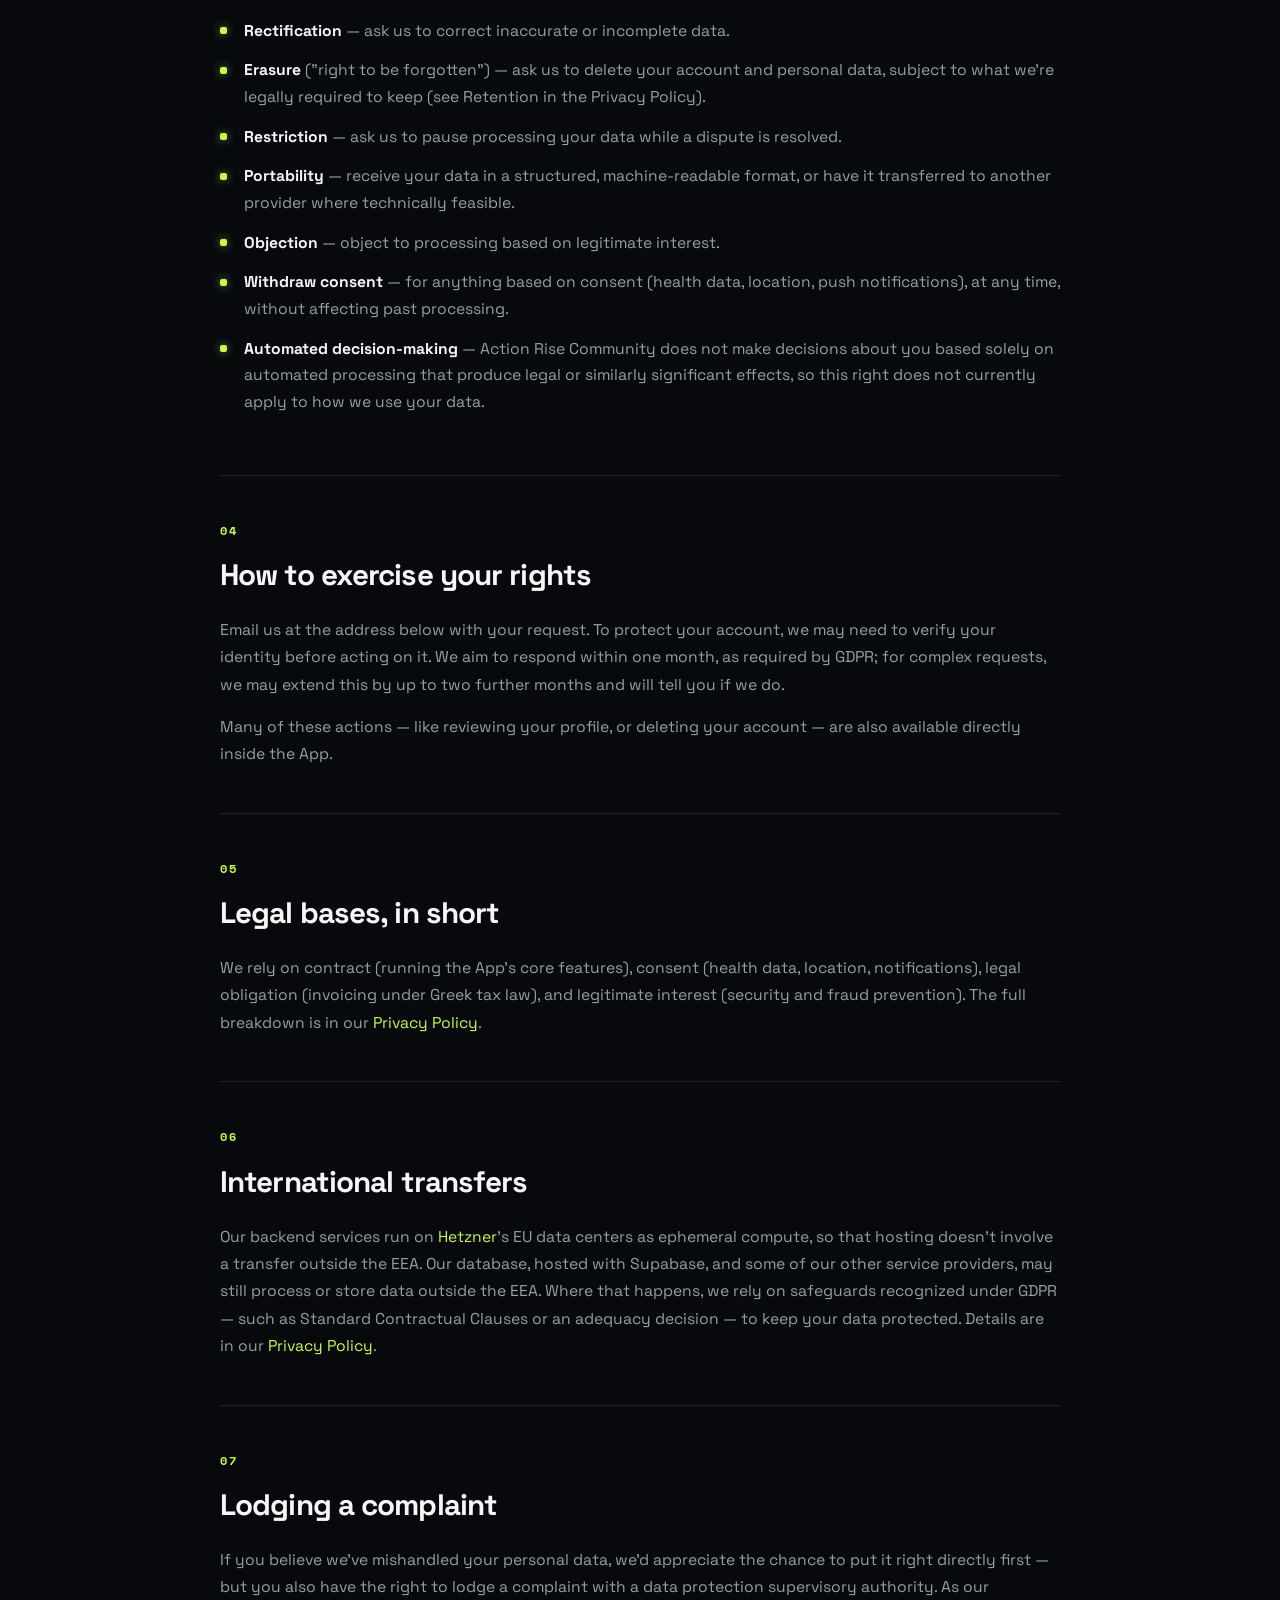
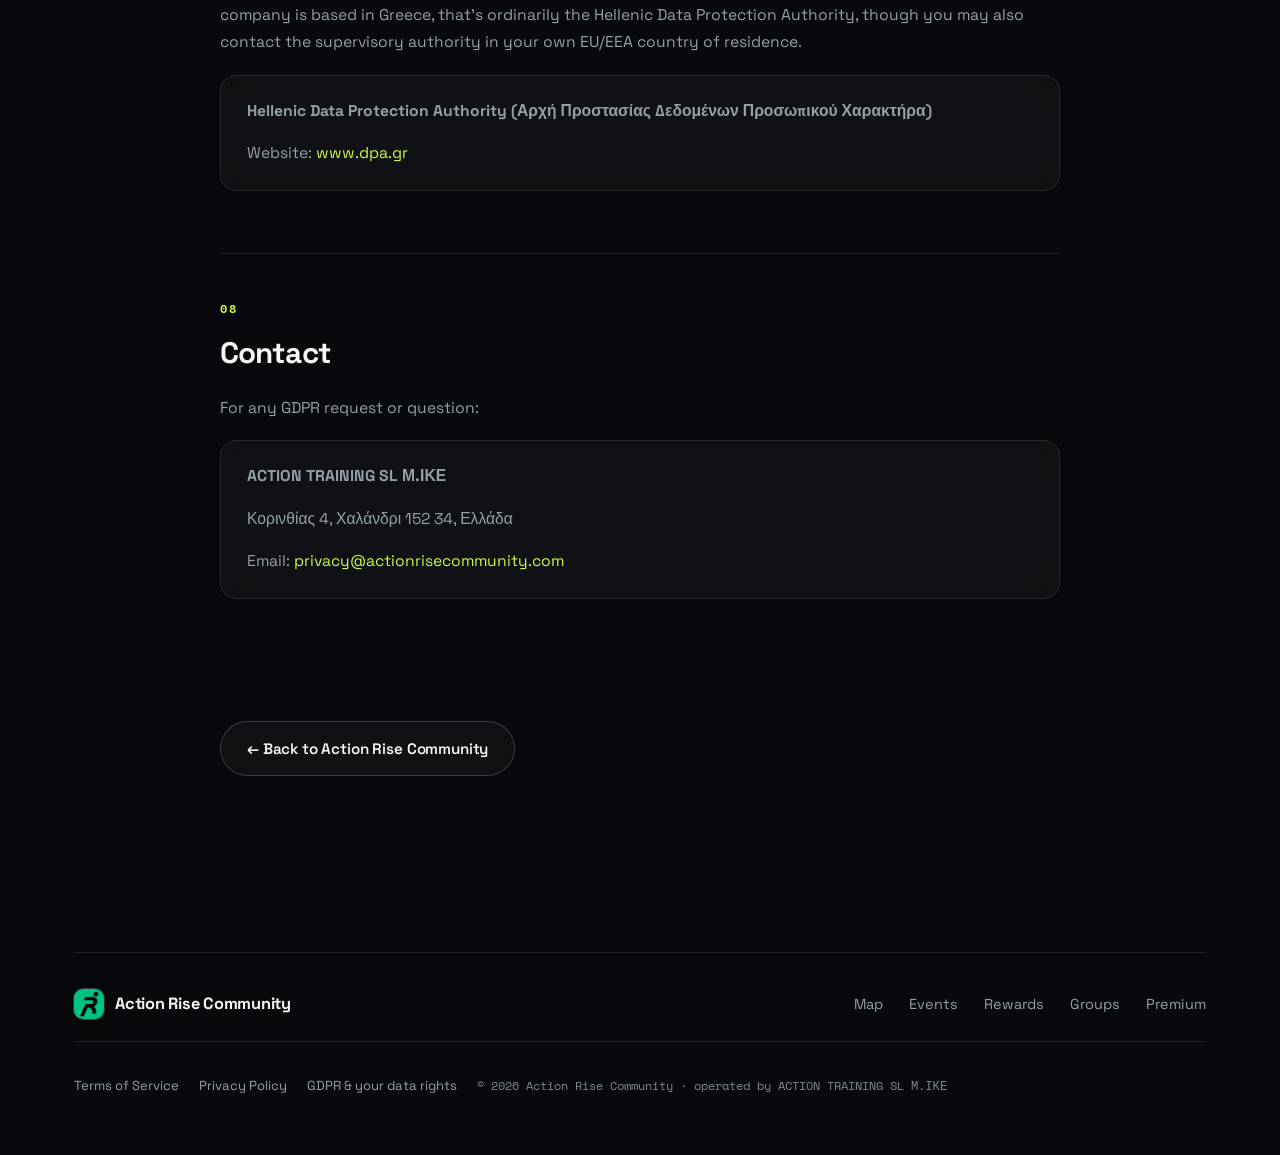
==== commit 3aeaa227: "feat(legal): add Terms of Service page (ACT-269) Both stores need a reachable Terms of Service along" ====
--- a/gdpr.html
+++ b/gdpr.html
@@ -29,7 +29,7 @@
       <a class="nav-link" href="index.html#groups">Groups</a>
       <a class="nav-link" href="index.html#premium">Premium</a>
     </nav>
-    <a class="btn btn-primary btn-sm nav-cta" href="mailto:info@actionrisecommunity.com">Contact us</a>
+    <a class="btn btn-primary btn-sm nav-cta" href="index.html#get-app">Get the app</a>
     <button class="nav-toggle" id="navToggle" type="button" aria-label="Open menu" aria-expanded="false" aria-controls="navDrawer">
       <span class="nav-toggle-bars"><span></span><span></span><span></span></span>
     </button>
@@ -44,7 +44,7 @@
     <a class="drawer-link" href="index.html#groups" style="--d:160ms">Groups</a>
     <a class="drawer-link" href="index.html#premium" style="--d:200ms">Premium</a>
   </nav>
-  <a class="btn btn-primary drawer-cta" href="mailto:info@actionrisecommunity.com">Contact us</a>
+  <a class="btn btn-primary drawer-cta" href="index.html#get-app">Get the app</a>
 </div>
 
 <main>
@@ -164,9 +164,9 @@
       </nav>
     </div>
     <div class="footer-legal">
+      <a href="terms.html">Terms of Service</a>
       <a href="privacy-policy.html">Privacy Policy</a>
       <a href="gdpr.html">GDPR &amp; your data rights</a>
-      <a href="mailto:info@actionrisecommunity.com">info@actionrisecommunity.com</a>
       <p class="footer-meta">© 2026 Action Rise Community · operated by ACTION TRAINING SL Μ.ΙΚΕ</p>
     </div>
   </div>
--- a/assets/legal.css
+++ b/assets/legal.css
@@ -99,3 +99,16 @@
 }
 
 .back-home{ margin-top:60px; white-space:normal; text-align:center; max-width:100%; }
+
+/* safety / warning callout */
+.doc-callout{
+  background:linear-gradient(150deg, rgba(255,194,77,.10), rgba(255,194,77,.03));
+  border:1px solid var(--border); border-left:3px solid var(--amber);
+  border-radius:var(--radius-md);
+  padding:20px 26px; margin:0 0 44px;
+  -webkit-backdrop-filter:blur(12px); backdrop-filter:blur(12px);
+}
+.doc-callout p{ margin:0; font-size:.94rem; line-height:1.7; color:var(--text-muted); }
+.doc-callout strong{ color:var(--text); font-weight:700; }
+
+.doc-section h3{ font-size:1.15rem; color:var(--text); margin:28px 0 12px; }
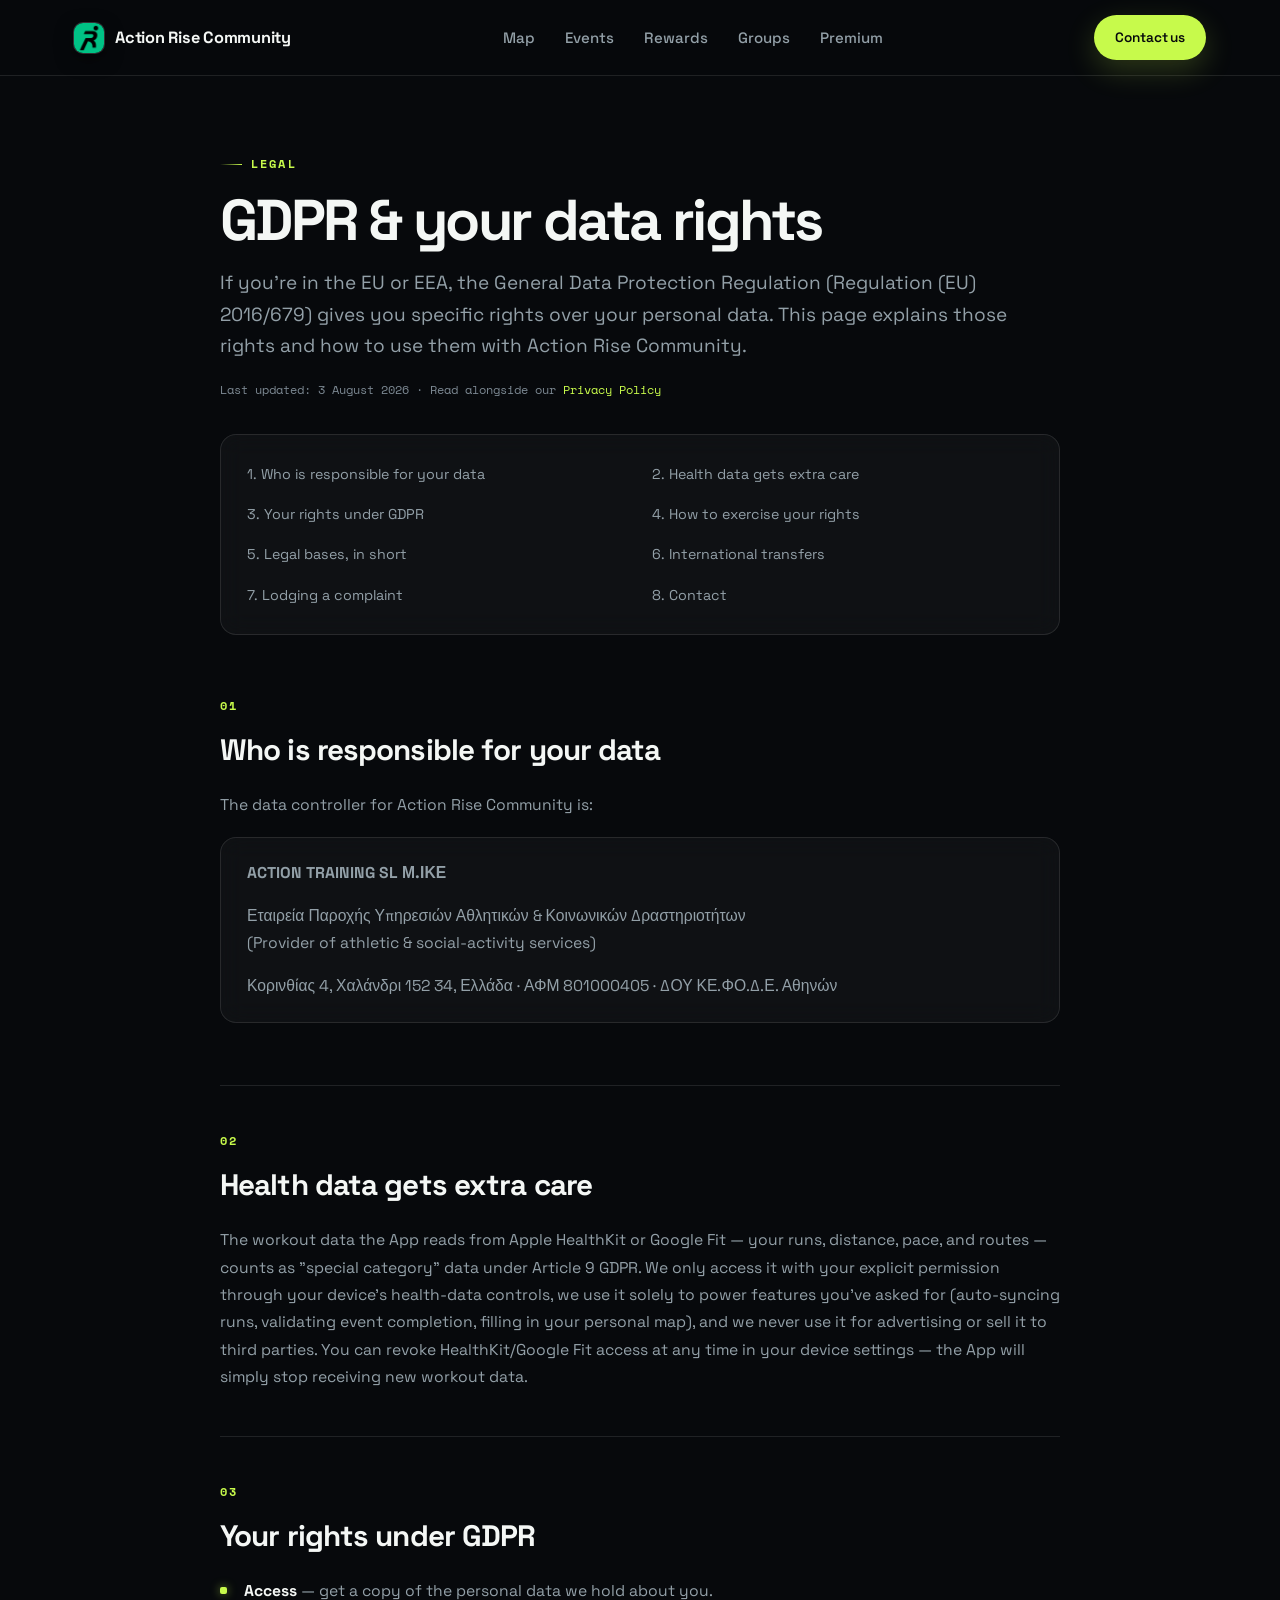
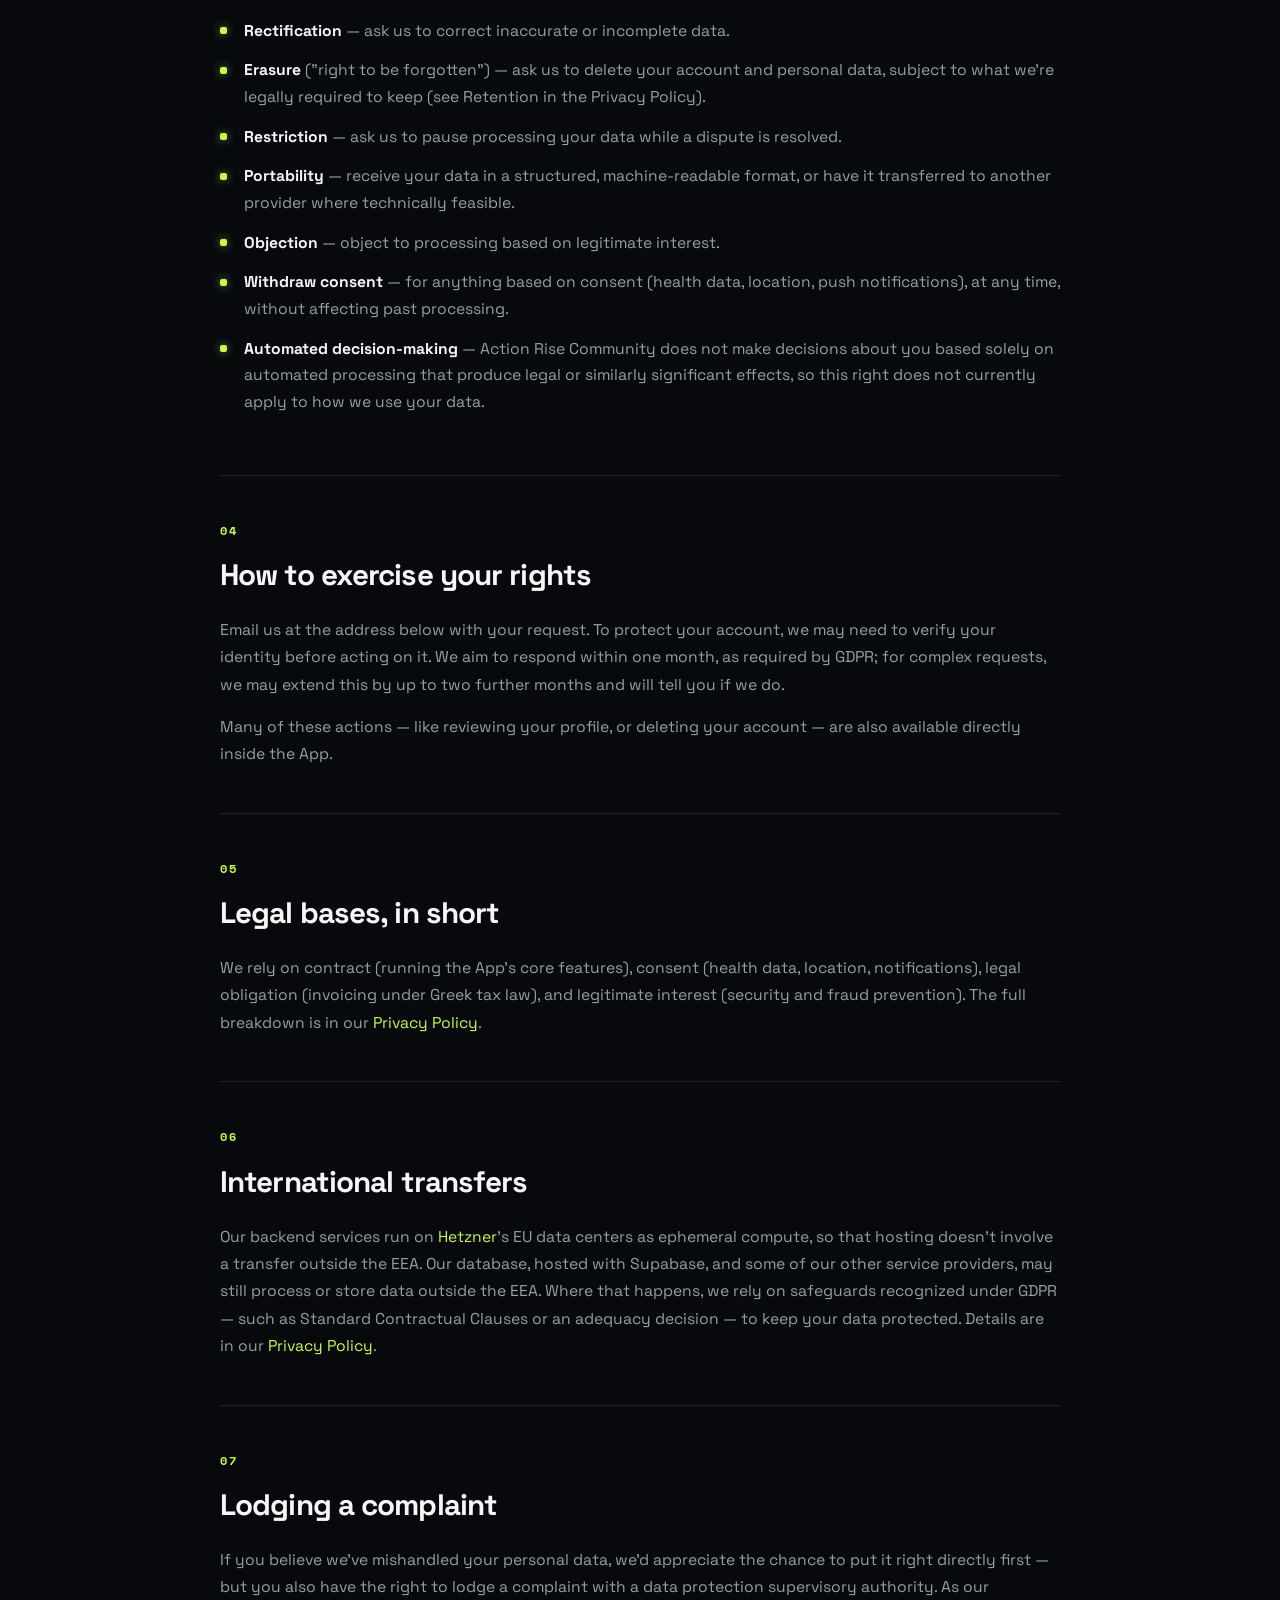
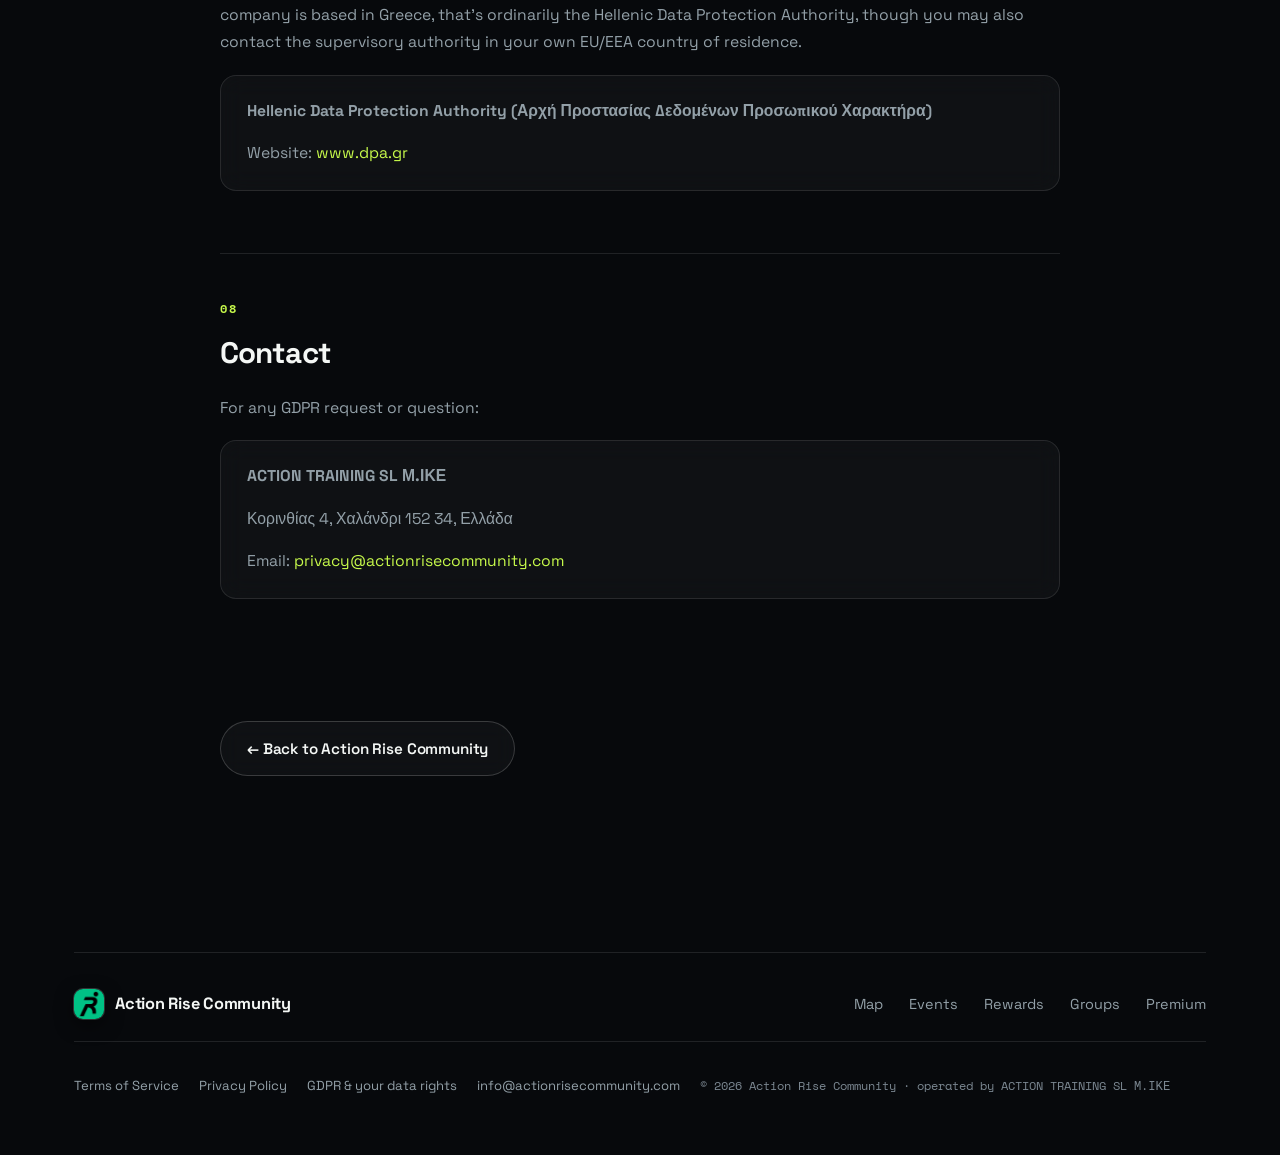
==== commit 0301ba71: "Merge pull request #4 from apanousis/feature/ACT-269_terms-of-service feat(legal): add Terms of Serv" ====
--- a/gdpr.html
+++ b/gdpr.html
@@ -29,7 +29,7 @@
       <a class="nav-link" href="index.html#groups">Groups</a>
       <a class="nav-link" href="index.html#premium">Premium</a>
     </nav>
-    <a class="btn btn-primary btn-sm nav-cta" href="index.html#get-app">Get the app</a>
+    <a class="btn btn-primary btn-sm nav-cta" href="mailto:info@actionrisecommunity.com">Contact us</a>
     <button class="nav-toggle" id="navToggle" type="button" aria-label="Open menu" aria-expanded="false" aria-controls="navDrawer">
       <span class="nav-toggle-bars"><span></span><span></span><span></span></span>
     </button>
@@ -44,7 +44,7 @@
     <a class="drawer-link" href="index.html#groups" style="--d:160ms">Groups</a>
     <a class="drawer-link" href="index.html#premium" style="--d:200ms">Premium</a>
   </nav>
-  <a class="btn btn-primary drawer-cta" href="index.html#get-app">Get the app</a>
+  <a class="btn btn-primary drawer-cta" href="mailto:info@actionrisecommunity.com">Contact us</a>
 </div>
 
 <main>
@@ -167,6 +167,7 @@
       <a href="terms.html">Terms of Service</a>
       <a href="privacy-policy.html">Privacy Policy</a>
       <a href="gdpr.html">GDPR &amp; your data rights</a>
+      <a href="mailto:info@actionrisecommunity.com">info@actionrisecommunity.com</a>
       <p class="footer-meta">© 2026 Action Rise Community · operated by ACTION TRAINING SL Μ.ΙΚΕ</p>
     </div>
   </div>
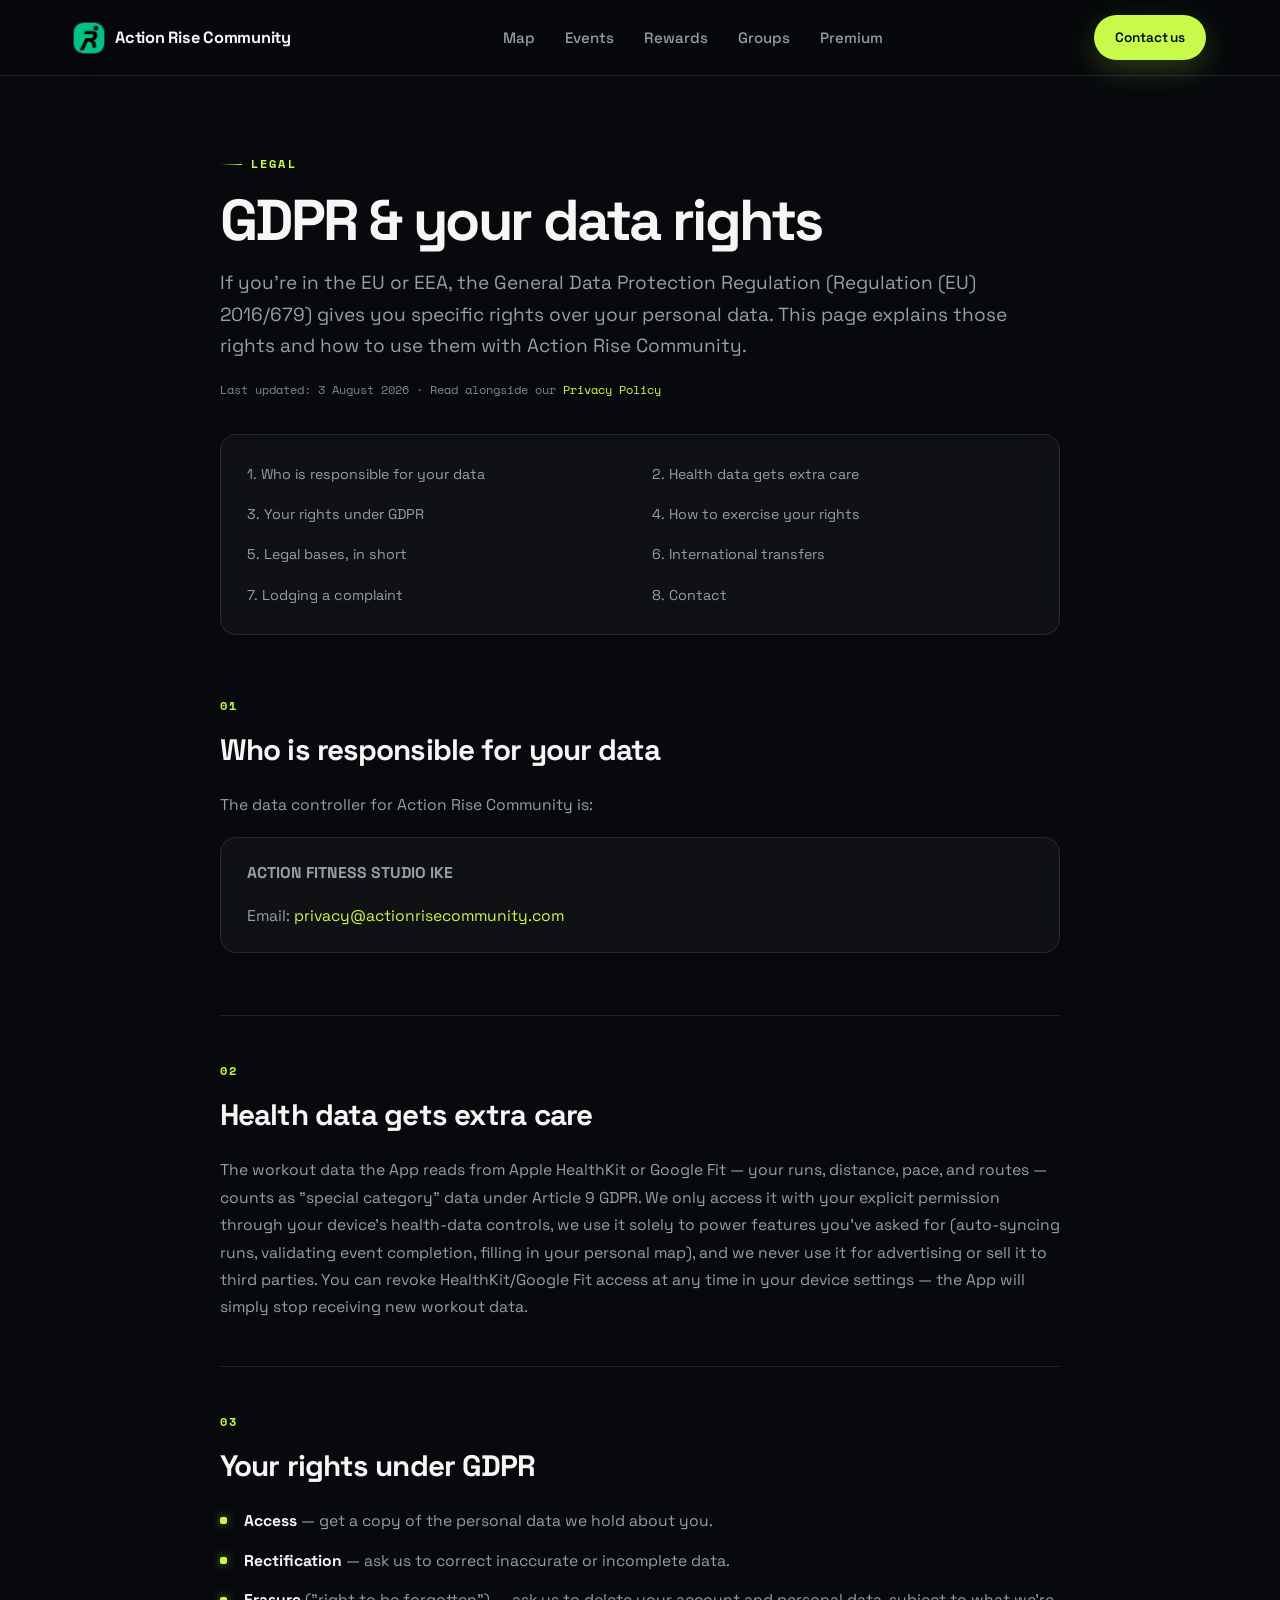
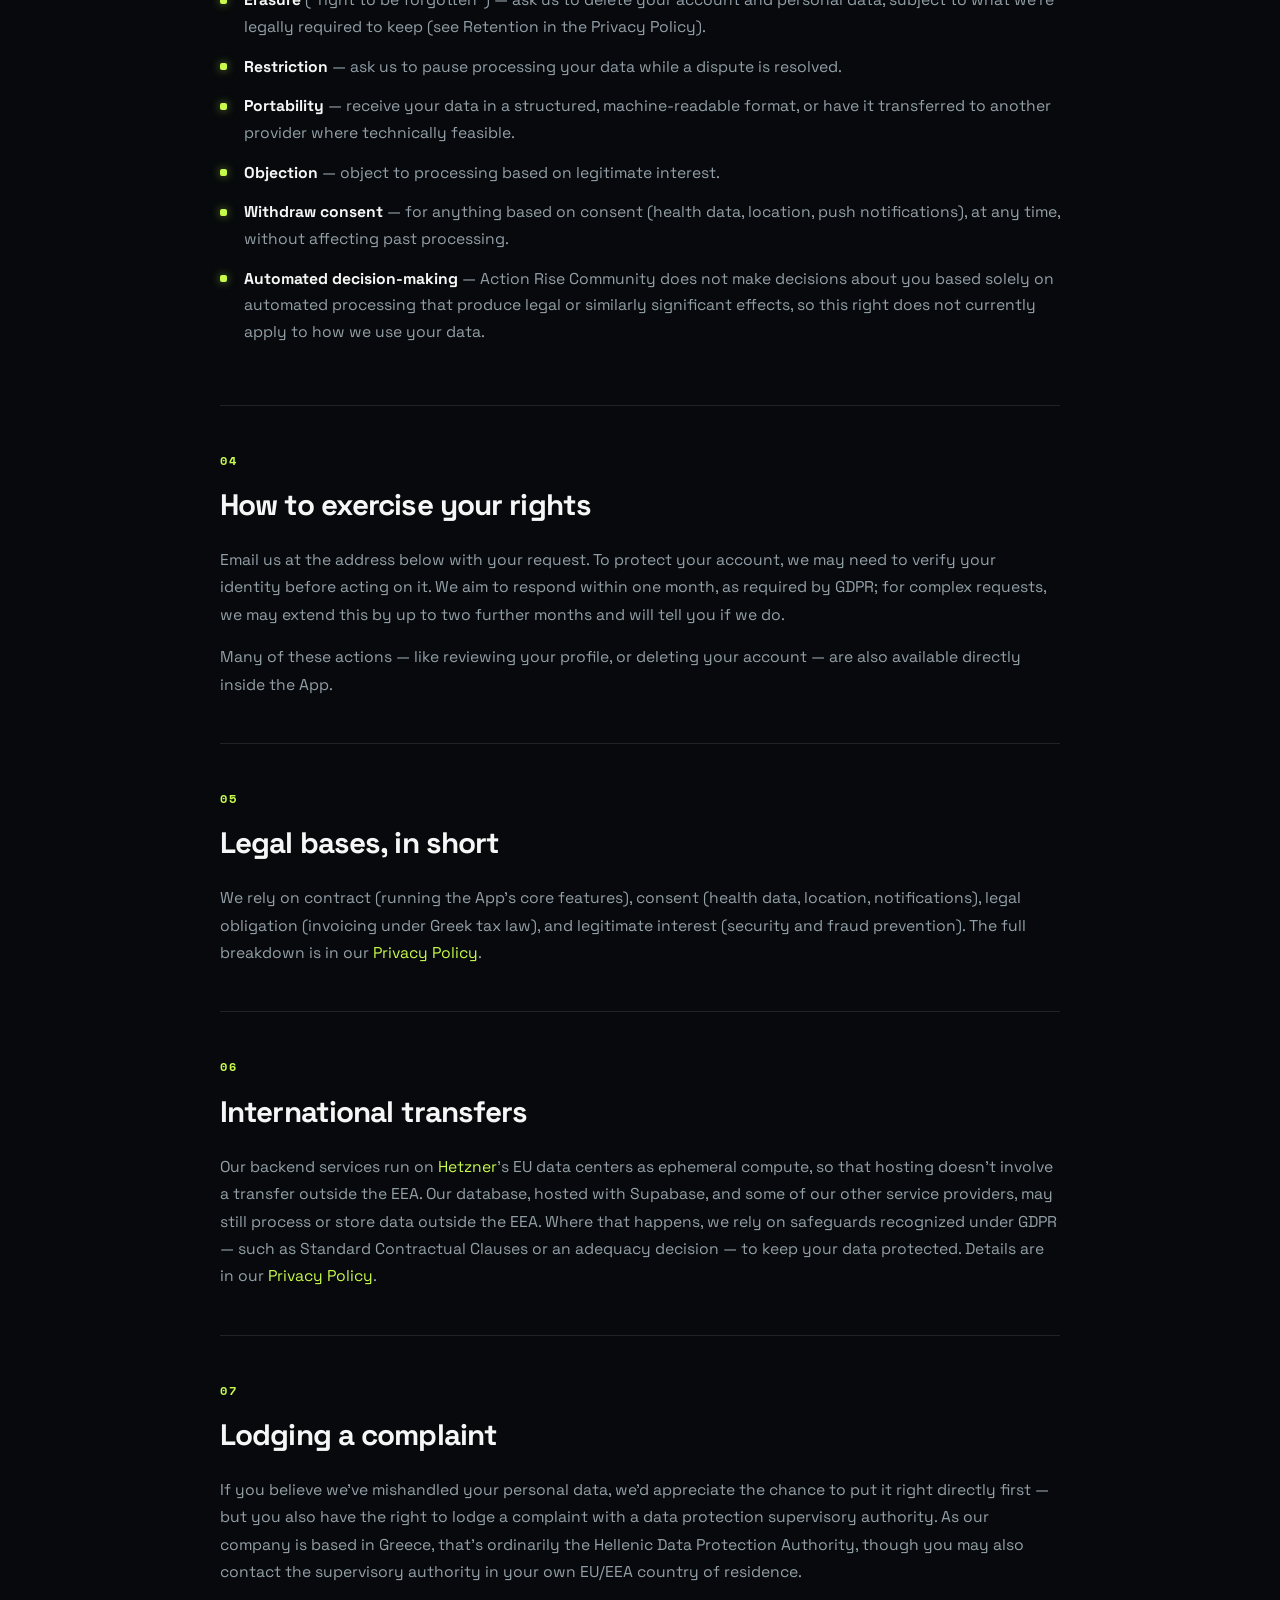
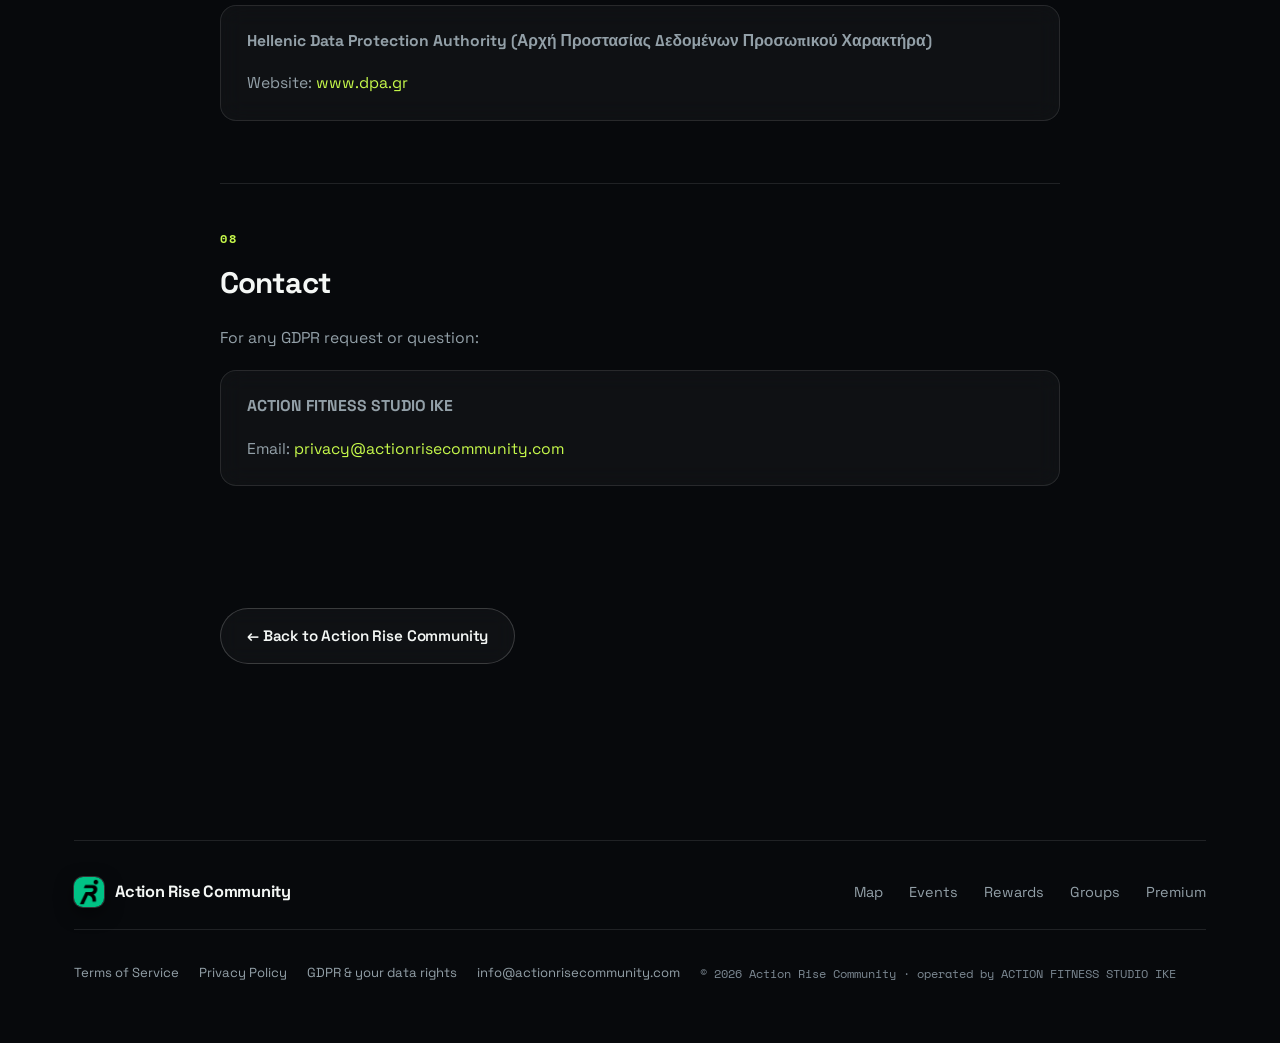
==== commit 33a91cf5: "Use ACTION FITNESS STUDIO IKE across terms, GDPR and homepage Remove address and tax details; keep c" ====
--- a/gdpr.html
+++ b/gdpr.html
@@ -75,9 +75,8 @@
         <h2>Who is responsible for your data</h2>
         <p>The data controller for Action Rise Community is:</p>
         <div class="entity-card">
-          <p class="entity-name">ACTION TRAINING SL Μ.ΙΚΕ</p>
-          <p class="entity-line">Εταιρεία Παροχής Υπηρεσιών Αθλητικών &amp; Κοινωνικών Δραστηριοτήτων<br>(Provider of athletic &amp; social-activity services)</p>
-          <p class="entity-line">Κορινθίας 4, Χαλάνδρι 152 34, Ελλάδα · ΑΦΜ 801000405 · ΔΟΥ ΚΕ.ΦΟ.Δ.Ε. Αθηνών</p>
+          <p class="entity-name">ACTION FITNESS STUDIO IKE</p>
+          <p class="entity-line">Email: <a href="mailto:privacy@actionrisecommunity.com">privacy@actionrisecommunity.com</a></p>
         </div>
       </section>
 
@@ -136,8 +135,7 @@
         <h2>Contact</h2>
         <p>For any GDPR request or question:</p>
         <div class="entity-card">
-          <p class="entity-name">ACTION TRAINING SL Μ.ΙΚΕ</p>
-          <p class="entity-line">Κορινθίας 4, Χαλάνδρι 152 34, Ελλάδα</p>
+          <p class="entity-name">ACTION FITNESS STUDIO IKE</p>
           <p class="entity-line">Email: <a href="mailto:privacy@actionrisecommunity.com">privacy@actionrisecommunity.com</a></p>
         </div>
       </section>
@@ -168,7 +166,7 @@
       <a href="privacy-policy.html">Privacy Policy</a>
       <a href="gdpr.html">GDPR &amp; your data rights</a>
       <a href="mailto:info@actionrisecommunity.com">info@actionrisecommunity.com</a>
-      <p class="footer-meta">© 2026 Action Rise Community · operated by ACTION TRAINING SL Μ.ΙΚΕ</p>
+      <p class="footer-meta">© 2026 Action Rise Community · operated by ACTION FITNESS STUDIO IKE</p>
     </div>
   </div>
 </footer>
